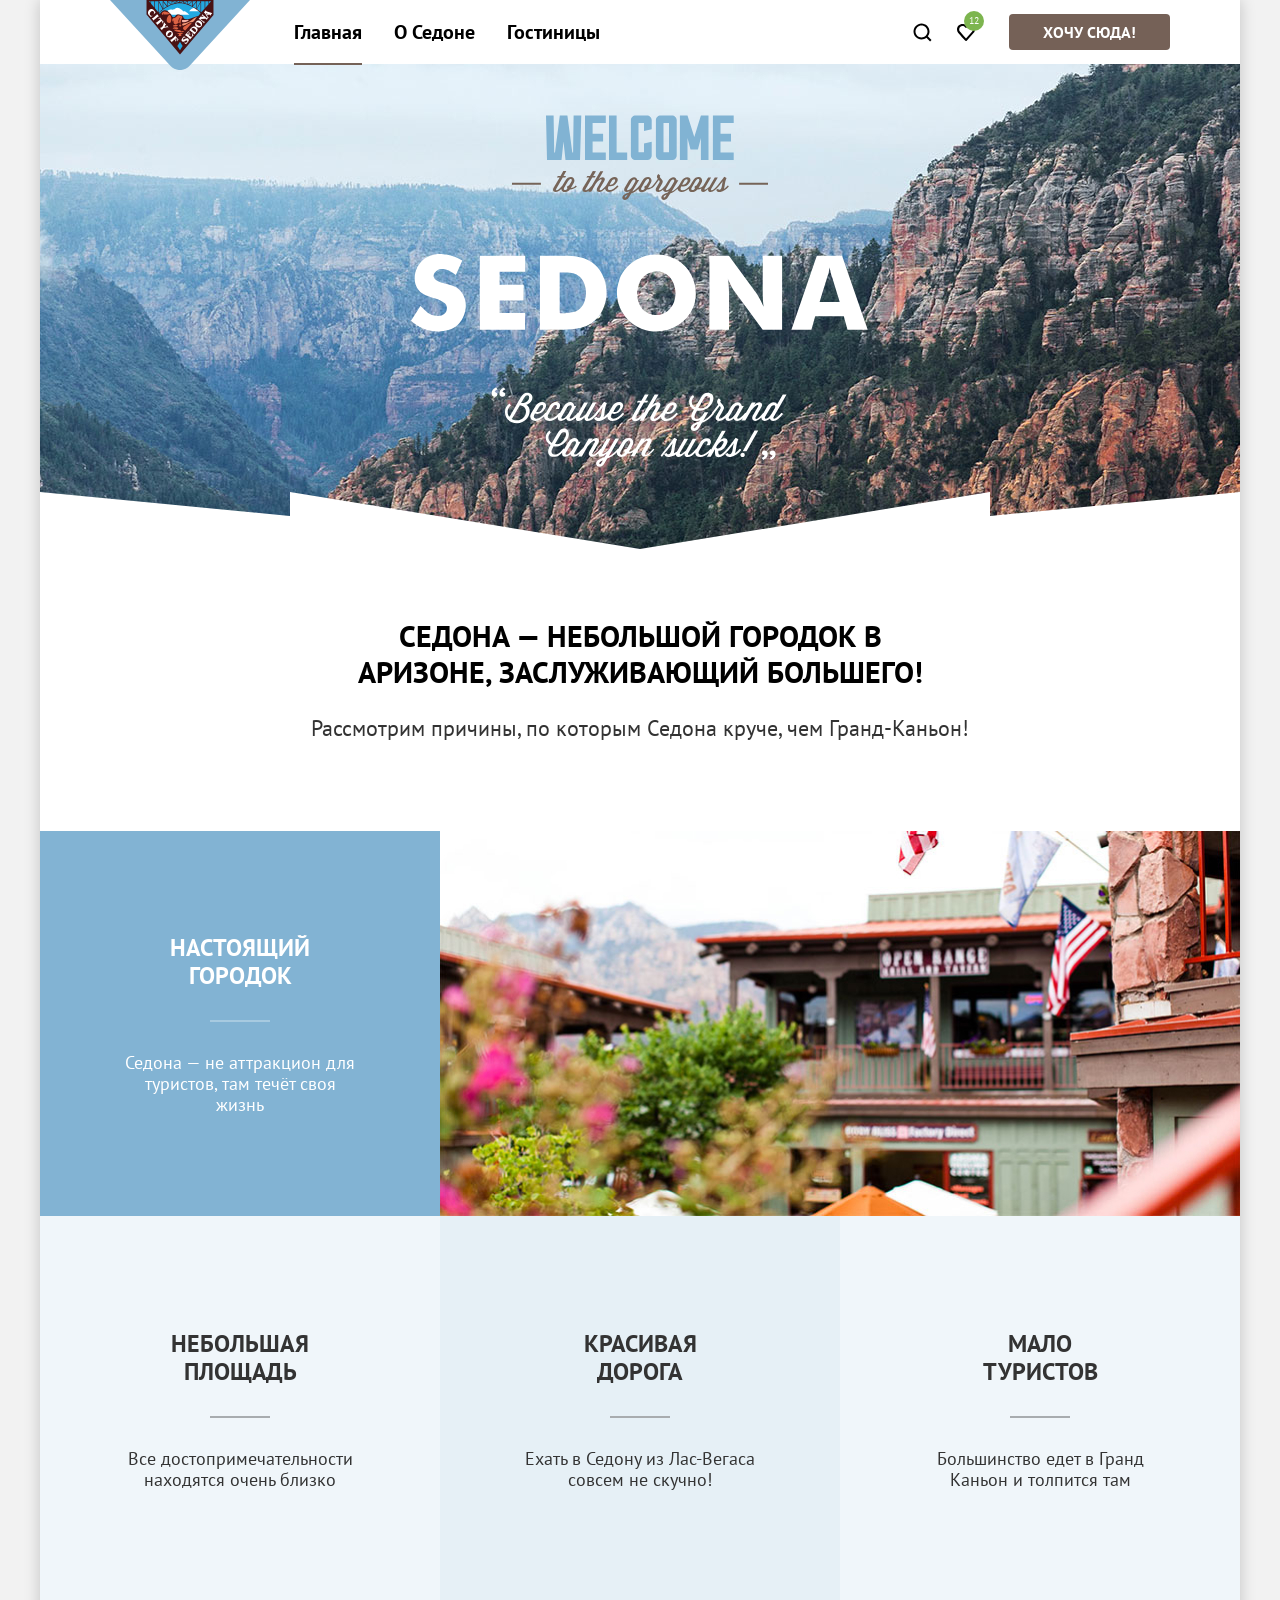
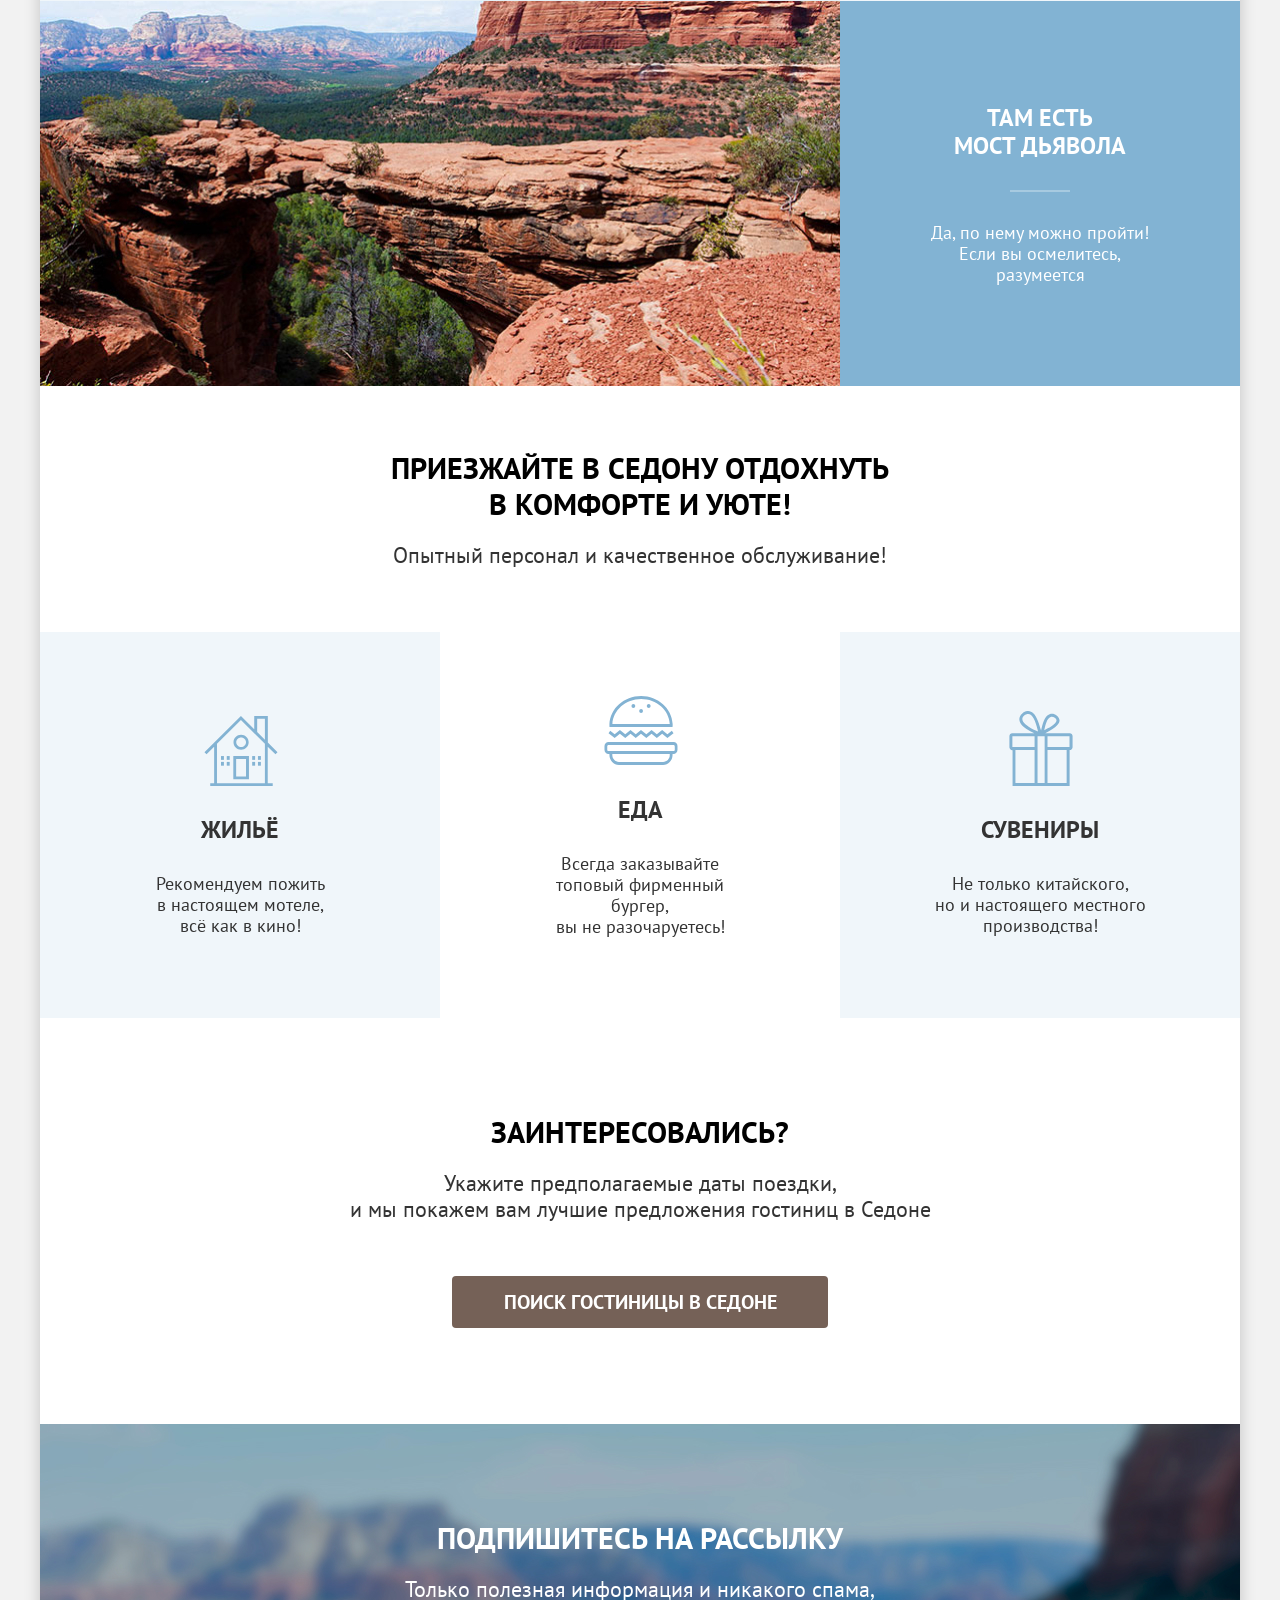
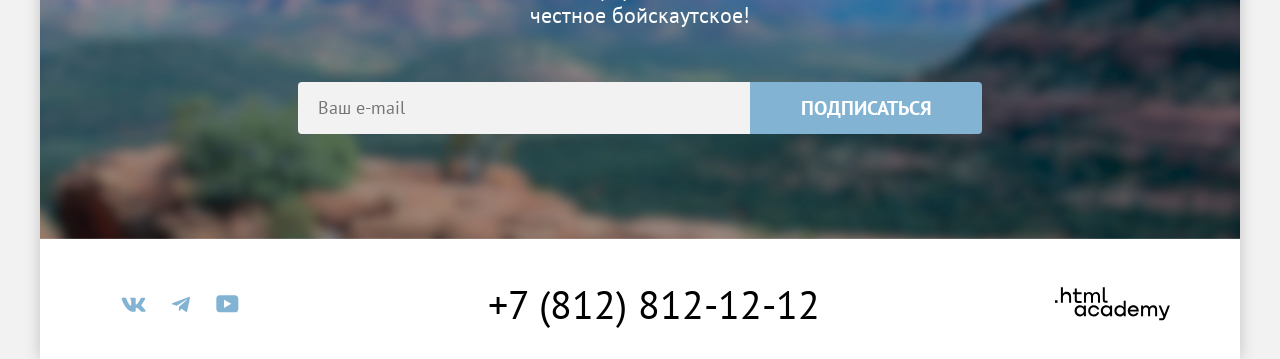
==== index.html @ 48f1e352 "Меняет img на svg на главной странице" ====
<!DOCTYPE html>
<html lang="ru">
  <head>
    <meta charset="utf-8">
    <title>HTML Academy: Седона</title>
    <link rel="stylesheet" href="styles/styles.css">
    <link rel="icon" href="favicon.ico">
  </head>
  <body>
    <div class="page-container">
      <header class="page-header" data-test="header">
      <a class="navigation-logo" href="index.html">
        <img class="page-header-logo" alt="Логотип Седоны." src="img/page-header-logo.svg" width="140" height="70">
      </a>
      <nav class="navigation">
        <ul class="navigation-list">
          <li class="navigation-item">
            <a class="navigation-link current" href="#">Главная</a>
          </li>
          <li class="navigation-item">
            <a class="navigation-link" href="#">О Седоне</a>
          </li>
          <li class="navigation-item">
            <a class="navigation-link" href="catalog.html">Гостиницы</a>
          </li>
        </ul>

        <ul class="navigation-user-list">
          <li class="navigation-user-item search">
            <a class="navigation-menu-item" href="#">
              <img class="page-header-logo" alt="кнопка поиска" src="img/search.svg" width="20" height="20">
              <span class="visually-hidden">
                Поиск
              </span>
            </a>
          </li>
          <li class="navigation-user-item">
            <a class="navigation-menu-item favorite" href="#">
              <img class="page-header-logo" alt="кнопка избранного" src="img/heart.svg" width="20" height="20">
              <span class="visually-hidden">
                Избранное
              </span>
              <span class="count">
                12
              </span>
            </a>
          </li>
        </ul>
        <div class="button-navigation">
        <a class="button want-this" href="#">Хочу сюда!</a>
        </div>
      </nav>
    </header>

    <main class="main-container main-index" data-test="main">
        <section class="hero" data-test="hero">
          <h1 class="visually-hidden">Седона</h1>
          <div class="bg-hero">
          <img class="logo-text" src="img/welcome.svg" alt="Welcome to the gorgeous Sedona! Because the Grand Canyon sucks!" width="458" height="352">
          </div>
        </section>

        <section class="advantages" data-test="advantages">
          <div class="first_description">
            <h2 class="caption-hero">Седона — небольшой городок в Аризоне, заслуживающий большего!</h2>
            <p class="lead-hero">Рассмотрим причины, по которым Седона круче, чем Гранд-Каньон!</p>
          </div>
          <h2 class="visually-hidden">Преимущества</h2>
          <ul class="advantages-list">
            <li class="advantages-item wide">
              <div class="adv-reason-container blue">
                <h3 class="advantages-title blue">Настоящий городок</h3>
                <p class="advantages-description">Седона — не аттракцион для туристов, там течёт своя жизнь</p>
              </div>
              <img class="sedona-house" src="img/sedona-house.jpg" alt="Вид из окна на дом Седоны" width="800" height="385">
            </li>

            <li class="advantages-item">
              <div class="adv-reason-container">
                <h3 class="advantages-title">Небольшая<br>площадь</h3>
                <p class="advantages-description">Все достопримечательности находятся очень близко</p>
              </div>
            </li>

            <li class="advantages-item">
              <div class="adv-reason-container">
                <h3 class="advantages-title">Красивая<br>дорога</h3>
                <p class="advantages-description">Ехать в Седону из Лас-Вегаса совсем не скучно!</p>
              </div>
            </li>
            <li class="advantages-item">
              <div class="adv-reason-container">
                <h3 class="advantages-title">Мало<br>туристов</h3>
                <p class="advantages-description">Большинство едет в Гранд Каньон и толпится там</p>
              </div>
            </li>

              <li class="advantages-item wide-reverse">
                <div class="adv-reason-container blue">
                  <h3 class="advantages-title blue">Там есть<br>мост дьявола</h3>
                  <p class="advantages-description">Да, по нему можно пройти! Если вы осмелитесь, разумеется</p>
                </div>
                <img class="devil-bridge" src="img/devil-bridge.jpg" alt="Вид на мост дьявола" width="800" height="385">
              </li>
          </ul>
          <div class="second_description">
            <h2 class="caption-advantages">Приезжайте в Седону отдохнуть в комфорте и уюте!</h2>
            <p class="lead-advantages">Опытный персонал и качественное обслуживание!</p>
          </div>
        </section>


      <section class="comfort" data-test="service">
        <ul class="advantages-sublist">
          <li class="advantages-sublist-item">
            <div class="comfort-item first">
              <img class="house-vector" src="img/house-vector.svg" width="75" height="72">
              <h3 class="comfort-title">Жильё</h3>
              <p class="advantages-description">Рекомендуем пожить<br>в настоящем мотеле,<br>всё как в кино!</p>
            </div>
          </li>

          <li class="advantages-sublist-item">
            <div class="comfort-item second">
              <img class="food-vector" src="img/food-vector.svg" width="75" height="72">
              <h3 class="comfort-title">Еда</h3>
              <p class="advantages-description">Всегда заказывайте<br>топовый фирменный бургер,<br>вы не разочаруетесь!</p>
            </div>
          </li>

          <li class="advantages-sublist-item">
            <div class="comfort-item third">
              <img class="gift-vector" src="img/gift-vector.svg" width="75" height="72">
              <h3 class="comfort-title">Сувениры</h3>
              <p class="advantages-description">Не только китайского,<br>но и настоящего местного<br>производства!</p>
            </div>
          </li>
        </ul>
      </section>

      <section class="search" data-test="search">
        <div class="search-hotels">
          <h2>Заинтересовались?</h2>
          <p>Укажите предполагаемые даты поездки,<br>и мы покажем вам лучшие предложения гостиниц в Седоне</p>
            <a class="button button-search" href="catalog.html">Поиск гостиницы в Седоне</a>
        </div>
      </section>

      <section class="subscribe" data-test="subscribe">
        <div class="sub-news">
          <h2>Подпишитесь на рассылку</h2>
          <p>Только полезная информация и никакого спама,<br>честное бойскаутское!</p>
        </div>
        <form class="newsletter-form" action="https://echo.htmlacademy.ru/" method="post">
            <label class="visually-hidden" for="newsletter-email">Email</label>
            <input class="subscribe-field" type="email" id="newsletter-email" name="newsletter-email" placeholder="Ваш e-mail" required>
            <button class="button subscribe-button" type="submit">Подписаться</button>
        </form>
      </section>
    </main>

    <footer class="page-footer" data-test="footer">
      <section class="footer-contacts">
        <div class="wrapper-social">
        <ul class="footer-social-list">
          <li class="footer-social-item">
            <a class="social-link" href="https://vk.com/htmlacademy">
                <svg width="25" height="15" viewBox="0 0 25 15" fill="none" xmlns="http://www.w3.org/2000/svg">
                  <path fill-rule="evenodd" clip-rule="evenodd" d="M24.1164 1.80445C24.2824 1.25845 24.1164 0.856445 23.3214 0.856445H20.6964C20.0284 0.856445 19.7204 1.20345 19.5534 1.58645C19.5534 1.58645 18.2184 4.78245 16.3274 6.85845C15.7154 7.46045 15.4374 7.65145 15.1034 7.65145C14.9364 7.65145 14.6854 7.46045 14.6854 6.91345V1.80445C14.6854 1.14845 14.5014 0.856445 13.9454 0.856445H9.81738C9.40038 0.856445 9.14938 1.16045 9.14938 1.44945C9.14938 2.07045 10.0954 2.21445 10.1924 3.96245V7.76045C10.1924 8.59345 10.0394 8.74444 9.70538 8.74444C8.81538 8.74444 6.65038 5.53345 5.36538 1.85945C5.11638 1.14445 4.86438 0.856445 4.19338 0.856445H1.56638C0.816382 0.856445 0.666382 1.20345 0.666382 1.58645C0.666382 2.26845 1.55638 5.65645 4.81138 10.1374C6.98138 13.1974 10.0364 14.8564 12.8194 14.8564C14.4884 14.8564 14.6944 14.4884 14.6944 13.8534V11.5404C14.6944 10.8034 14.8524 10.6564 15.3814 10.6564C15.7714 10.6564 16.4384 10.8484 17.9964 12.3234C19.7764 14.0724 20.0694 14.8564 21.0714 14.8564H23.6964C24.4464 14.8564 24.8224 14.4884 24.6064 13.7604C24.3684 13.0364 23.5184 11.9854 22.3914 10.7384C21.7794 10.0284 20.8614 9.26345 20.5824 8.88045C20.1934 8.38945 20.3044 8.17044 20.5824 7.73345C20.5824 7.73345 23.7824 3.30745 24.1154 1.80445H24.1164Z" fill="#83B3D3"></path>
                </svg>
            </a>
          </li>
          <li class="footer-social-item">
            <a class="social-link" href="https://t.me/htmlacademy">
              <svg width="18" height="16" viewBox="0 0 18 16" fill="none" xmlns="http://www.w3.org/2000/svg">
                <path d="M16.785 0.955705L0.840489 7.1042C-0.247661 7.54126 -0.241365 8.14828 0.640845 8.41897L4.73445 9.69597L14.2058 3.72014C14.6537 3.44766 15.0629 3.59424 14.7265 3.89281L7.05283 10.8183H7.05103L7.05283 10.8192L6.77045 15.0387C7.18413 15.0387 7.36669 14.8489 7.59871 14.625L9.58705 12.6915L13.7229 15.7464C14.4855 16.1664 15.0332 15.9506 15.2229 15.0405L17.9379 2.2453C18.2158 1.13107 17.5126 0.626562 16.785 0.955705Z" fill="#83B3D3"/>
              </svg>
            </a>
          </li>
          <li class="footer-social-item">
            <a class="social-link" href="https://www.youtube.com/user/htmlacademyru">
              <svg width="23" height="18" viewBox="0 0 23 18" fill="none" xmlns="http://www.w3.org/2000/svg">
                <path d="M18.9402 0.356445H3.50738C1.64668 0.356445 0.333252 1.9502 0.333252 3.75645V13.8502C0.333252 15.7627 1.64668 17.3564 3.50738 17.3564H19.1591C20.8009 17.3564 22.3333 15.7627 22.3333 13.9564V3.75645C22.1143 1.9502 20.8009 0.356445 18.9402 0.356445ZM7.99494 12.8939V4.81894L15.3283 8.85645L7.99494 12.8939Z" fill="#83B3D3"/>
              </svg>
            </a>
          </li>
        </ul>
        </div>
        <div class="wrapper-mobile">
        <h3 class="visually-hidden">Телефон</h3>
        <a class="contacts-phone" href="tel:+78128121212">+7 (812) 812-12-12</a>
        </div>
        <div class="wrapper-copyrights">
        <h3 class="visually-hidden">Разработчик</h3>
        <a class="button-academy" href="https://htmlacademy.ru/">
          <svg width="115" height="34" viewBox="0 0 115 34" fill="none" xmlns="http://www.w3.org/2000/svg">
            <path d="M0 13.2564V15.8564H2.5V13.2564H0Z" fill="black"/>
            <path d="M11.6 4.85645C10 4.85645 8.8 5.55645 8 6.55645H7.9V0.356445H5.9V15.8564H7.9V10.5564C7.9 8.45645 9.2 6.95645 11.2 6.95645C13 6.95645 14.1 8.35645 14.1 10.1564V15.8564H16.1V9.75644C16.2 6.75644 14.3 4.85645 11.6 4.85645Z" fill="black"/>
            <path d="M26.6 5.15645H21.8V1.45645H19.8V5.25645H17.9V7.25645H19.8V13.2564C19.8 14.9564 20.8 15.9564 22.5 15.9564H26.6V13.9564H22.9C22.2 13.9564 21.8 13.5564 21.8 12.8564V7.15645H26.6V5.15645Z" fill="black"/>
            <path d="M41.1 4.95645C39.5 4.95645 38.2 5.75644 37.6 7.05645H37.5C36.9 5.85645 35.7 4.95645 34.1 4.95645C32.7 4.95645 31.6 5.75645 31 6.75645H30.9V5.15645H29V15.7564H31V10.3564C31 8.35645 32 6.85645 33.6 6.85645C35.1 6.85645 36 7.85645 36 9.45645V15.7564H38V10.1564C38 7.75645 39.4 6.85645 40.6 6.85645C42.1 6.85645 43 7.85645 43 9.45645V15.7564H45V9.25644C45.1 6.75644 43.6 4.95645 41.1 4.95645Z" fill="black"/>
            <path d="M47.8 13.0564C47.8 14.7564 48.8 15.7564 50.6 15.7564H52.6V13.7564H50.9C50.2 13.7564 49.8 13.3564 49.8 12.6564V0.356445H47.8V13.0564Z" fill="black"/>
            <path d="M28.9 20.0564C28 18.9564 26.7 18.2564 25 18.2564C21.9 18.2564 19.6 20.5564 19.6 23.8564C19.6 27.1564 21.9 29.4564 25 29.4564C26.8 29.4564 28 28.6564 28.8 27.5564H28.9V29.1564H30.9V18.5564H28.9V20.0564ZM25.3 27.4564C23.1 27.4564 21.7 25.8564 21.7 23.8564C21.7 21.8564 23.1 20.2564 25.3 20.2564C27.5 20.2564 28.9 21.8564 28.9 23.8564C28.9 25.7564 27.5 27.4564 25.3 27.4564Z" fill="black"/>
            <path d="M44.2 22.3564C43.7 19.9564 41.6 18.2564 38.8 18.2564C35.4 18.2564 33.2 20.7564 33.2 23.8564C33.2 26.9564 35.4 29.4564 38.8 29.4564C41.6 29.4564 43.7 27.6564 44.2 25.2564H42.1C41.7 26.5564 40.4 27.5564 38.8 27.5564C36.6 27.5564 35.2 25.9564 35.2 23.9564C35.2 21.9564 36.6 20.3564 38.8 20.3564C40.4 20.3564 41.6 21.3564 42.1 22.5564H44.2V22.3564Z" fill="black"/>
            <path d="M55.1 20.0564C54.2 18.9564 52.9 18.2564 51.2 18.2564C48.1 18.2564 45.8 20.5564 45.8 23.8564C45.8 27.1564 48.1 29.4564 51.2 29.4564C53 29.4564 54.2 28.6564 55 27.5564H55.1V29.1564H57.1V18.5564H55.1V20.0564ZM51.5 27.4564C49.3 27.4564 47.9 25.8564 47.9 23.8564C47.9 21.8564 49.3 20.2564 51.5 20.2564C53.7 20.2564 55.1 21.8564 55.1 23.8564C55.1 25.7564 53.6 27.4564 51.5 27.4564Z" fill="black"/>
            <path d="M68.7 20.1564C67.8 19.0564 66.5 18.2564 64.8 18.2564C61.7 18.2564 59.4 20.5564 59.4 23.8564C59.4 27.1564 61.6 29.4564 64.8 29.4564C66.5 29.4564 67.8 28.6564 68.6 27.6564H68.7V29.1564H70.7V13.7564H68.7V20.1564ZM65.1 27.4564C62.9 27.4564 61.5 25.8564 61.5 23.8564C61.5 21.8564 62.9 20.2564 65.1 20.2564C67.3 20.2564 68.7 21.8564 68.7 23.8564C68.6 25.8564 67.2 27.4564 65.1 27.4564Z" fill="black"/>
            <path d="M78.3 18.2564C75 18.2564 72.8 20.7564 72.8 23.8564C72.8 26.8564 74.9 29.4564 78.3 29.4564C80.8 29.4564 82.8 28.1564 83.5 25.8564H81.4C80.9 26.8564 79.8 27.4564 78.4 27.4564C76.5 27.4564 75.1 26.1564 75 24.5564H83.8C84 20.9564 81.8 18.2564 78.3 18.2564ZM78.3 20.1564C80 20.1564 81.3 21.1564 81.6 22.7564H75.1C75.4 21.2564 76.6 20.1564 78.3 20.1564Z" fill="black"/>
            <path d="M98.2 18.2564C96.6 18.2564 95.3 19.0564 94.6 20.2564H94.5C93.9 19.0564 92.7 18.2564 91.1 18.2564C89.7 18.2564 88.6 18.9564 88 20.0564V18.5564H86.1V29.1564H88.1V23.7564C88.1 21.7564 89.1 20.3564 90.7 20.2564C92.2 20.2564 93.1 21.2564 93.1 22.8564V29.1564H95.1V23.5564C95.1 21.1564 96.5 20.2564 97.7 20.2564C99.2 20.2564 100.1 21.2564 100.1 22.8564V29.1564H102.1V22.6564C102.2 20.0564 100.7 18.2564 98.2 18.2564Z" fill="black"/>
            <path d="M109.4 27.3564L105.8 18.4564H103.6L108.4 30.0564C108.1 30.9564 107.7 31.2564 106.7 31.2564H104.2V33.2564H106.7C108.5 33.2564 109.5 32.4564 110.2 30.6564L114.9 18.4564H112.8L109.4 27.3564Z" fill="black"/>
            </svg>
        </a>
        </div>
      </section>
    </footer>
    </div>
  </body>
</html>
---- styles/styles.css ----
@font-face {
  font-family: "PT Sans";
  font-style: normal;
  font-weight: 400;
  src: url("../fonts/ptsans-400.woff2") format("woff2");
  font-display: swap;
}

@font-face {
  font-family: "PT Sans";
  font-style: normal;
  font-weight: 700;
  src: url("../fonts/ptsans-700.woff2") format("woff2");
  font-display: swap;
}

*,
*:before,
*:after {
  box-sizing: border-box;
}

html,
body {
  height: 100%;
}

body {
  display: flex;
  flex-direction: column;
  font-family: "PT Sans", Arial, sans-serif;
  min-height: 100%;
  font-size: 18px;
  line-height: 21px;
  background-color: #f2f2f2;
  color: #333333;
  min-width: 1200px;
  margin: 0;
  overflow-wrap: anywhere;
}

.button {
  font-family: inherit;
  font-weight: 700;
  font-size: 16px;
  line-height: 20px;
  text-align: center;
  color: #ffffff;
  text-decoration: none;
  text-transform: uppercase;
  background-color: rgba(130, 179, 211, 1);
  border: 0;
  border-radius: 4px;
  padding:8px 26px;
}

.visually-hidden {
  position: absolute;
  width: 1px;
  height: 1px;
  margin: -1px;
  border: 0;
  padding: 0;
  overflow: hidden;
  clip: rect(0 0 0 0);
}

img {
  max-width: 100%;
  height: auto;
}

/* Начало навигации */
.page-container {
  width: 1200px;
  margin: 0 auto;
  display: flex;
  flex-direction: column;
  background-color: #ffffff;
  box-shadow: 0 0 15px rgba(0, 0, 0, 0.2);
}

.page-header {
  display: flex;
  padding: 0 70px;
  font-weight: 700;
  font-size: 20px;
  line-height: 24px;
}

.navigation-logo {
  position:absolute;
  margin-right: 30px;
  min-width: 138px;
}

.navigation {
  display: grid;
  grid-template-columns: 1fr 1fr 182px;
  margin-left: 168px;
  width: 950px;
}

.navigation-list {
  display: flex;
  flex-wrap: wrap;
  list-style: none;
  margin: 0;
  padding: 0;
  min-width: 345px;
}

.navigation-item {
  padding: 20px 16px;
  position: relative;
}

.navigation-link {
  color: #000000;
  text-decoration: none;
  text-align: center;
  margin: 0;
}

.navigation-link.current::before {
  content: "";
  background-color: #756257;
  position: absolute;
  left: 16px;
  right: 16px;
  bottom: -1px;
  height: 2px;
}

.navigation-user-list {
  display: flex;
  flex-wrap: wrap;
  align-items: center;
  justify-content: end;
  list-style: none;
  margin: 0;
  padding: 0;
}

.navigation-user-item {
  height: 64px;
  position: relative;
  display: flex;
  align-items: center;
  padding: 22px 12px;
}

.navigation-menu-item {
  display: flex;
  justify-content: center;
  align-items: center;

}

.want-this {
  font-size: 16px;
  line-height: 20px;
  text-transform: uppercase;
  color: #ffffff;
  background-color: #756157;
  padding: 8px 34px;
  display: flex;
  min-width: 160px;
  margin: 2px -21px 2px 0;
}

.count {
  font-size: 10px;
  line-height: 10px;
  color: #ffffff;
  background-color: #7db54f;
  position: absolute;
  left: 20px;
  top: 11px;
  box-sizing: border-box;
  padding: 5px;
  border-radius: 500px;
  max-width: 45px;
  min-height: 20px;
  justify-content: center;
  font-weight: 400;
  white-space: nowrap;
  overflow: hidden;
  text-overflow: ellipsis;

}

.button-navigation {
  display: flex;
  align-items: center;
  flex-direction: column;
  justify-content: center;
}
/* Конец навигации */

/* Main */

.main-index {
  background-color: inherit;
  color: #333333;
  width: 1200px;
  margin: auto;
}

.main-container {
  flex-grow: 1;
}

/*Hero*/

.bg-hero {
  display: flex;
  justify-content: center;
  background-image: url(../img/hero-vector.svg), url(../img/hero-background.jpg);
  background-repeat: no-repeat, no-repeat;
  background-position: bottom;
  background-color: #82B3D3;
  min-height: 485px;
  background-size: contain, cover;
}

.logo-text {
  margin-bottom: 31px;
}
.caption-hero {
  font-weight: 700;
  color: #000000;
  font-size: 30px;
  line-height: 36px;
  text-align: center;
  text-transform: uppercase;
  max-width: 620px;
  margin: 0 auto;
  margin-bottom: 25px;
}

.lead-hero {
  font-size: 22px;
  line-height: 26px;
  text-align: center;
  margin: 0 auto;
  max-width: 660px;
}

.first_description {
  padding: 69px 0;
  margin-bottom: 21px;
}

/*Advantages*/

.advantages-list {
  display: flex;
  margin: 0;
  text-align: center;
  padding: 0;
  flex-wrap: wrap;
  list-style: none;
}

.adv-reason-container {
  width: 400px;
  min-height: 385px;
  padding: 90px 85px;
}

.adv-reason-container.blue {
  padding: 79px 85px;
  background-color: #82b3d3;
}

.advantages-item.wide {
  display: flex;
  flex-direction: row;
  width: 100%;
  background-color: rgba(130, 179, 211, 1);
  color: #ffffff;
}

.advantages-item.wide-reverse {
  display: flex;
  flex-direction: row-reverse;
  width: 1200px;
  background-color: rgba(130, 179, 211, 1);
  color: #ffffff;
}

.advantages-sublist {
  display: flex;
  flex-wrap: wrap;
  justify-content: space-between;
  text-align: center;
  padding: 0;
  margin: 0 auto;
}

.advantages-title {
  font-size: 24px;
  line-height: 28px;
  text-transform: uppercase;
}

.advantages-title::after {
  content: "";
  background-color: #A8ACAF;
  margin: 30px auto;
  display: block;
  width: 60px;
  height: 2px;
}

.advantages-title.blue::after {
  background-color: #A7CAE0
}

.advantages-item:nth-child(2n+1) {
  background-color: rgba(131, 179, 211, 0.2);
}

.advantages-item:nth-child(2n) {
  background-color: rgba(131, 179, 211, 0.12);
}

.second_description {
  padding: 64px 0;
}

.caption-advantages {
  font-weight: 700;
  font-size: 30px;
  line-height: 36px;
  text-transform: uppercase;
  text-align: center;
  color: #000000;
  margin: 0 auto;
  margin-bottom: 20px;
  width: 500px;
}

.lead-advantages {
  font-size: 22px;
  line-height: 26px;
  text-align: center;
  margin: 0 auto;
  max-width: 500px;
}

/*Comfort*/

.comfort-item {
  width: 400px;
  min-height: 385px;
  padding: 63px 85px;
  display: flex;
  flex-direction: column;
  align-items: center;
  justify-content: end;
}

.advantages-sublist-item {
  list-style: none;
}

.advantages-sublist-item:nth-child(2n+1) {
  background-color: rgba(131, 179, 211, 0.12);
}

.advantages-sublist-item:nth-child(2n) {
  background-color: #ffffff;
}

.comfort-title {
  font-size: 24px;
  line-height: 28px;
  text-transform: uppercase;
  margin: 30px 0 11px;
}

.search-hotels {
  min-height: 406px;
  display: flex;
  flex-direction: column;
  align-items: center;
  justify-content: center;
}

.search-hotels h2 {
  font-weight: 700;
  font-size: 30px;
  line-height: 36px;
  text-align: center;
  text-transform: uppercase;
  color: #000000;
  margin: 0;
  margin-bottom: 20px;
}

.search-hotels p {
  font-size: 22px;
  line-height: 26px;
  text-align: center;
  width: 592px;
  margin: 0;
  margin-bottom: 54px;
}

.button-search {
  font-family: inherit;
  background-color: #756157;
  font-size: 20px;
  line-height: 36px;
  text-align: center;
  color: #ffffff;
  text-decoration: none;
  text-transform: uppercase;
  display: block;
  width: 376px;
  margin: 0 auto;
  padding: 8px 50px;
}

/*Subscribe*/

.sub-news h2 {
  font-weight: 700;
  font-size: 30px;
  line-height: 36px;
  text-transform: uppercase;
  text-align: center;
  margin: 0;
  margin-bottom: 20px;
}

.sub-news p {
  font-size: 22px;
  line-height: 26px;
  text-align: center;
  margin: 0;
  margin-bottom: 54px;
}

.subscribe {
  background-image: url(../img/subscribe-img.jpg);
  background-repeat: no-repeat;
  background-position: center;
  background-color: #82b3d3;
  background-size: cover;
  min-height: 415px;
  padding-bottom: 10px;
  display: flex;
  flex-direction: column;
  justify-content: center;
  align-items: center;
  text-align: center;
  color: #ffffff;
}

.subscribe-field {
  width: 452px;
  height: 52px;
  background-color: #f2f2f2;
  border-radius: 4px 0 0 4px;
  border: none;
  padding: 12px 20px;
  line-height: 24px;
  font-size: 18px;
  font-family: inherit;
}

.subscribe-button {
  width: 232px;
  border-radius: 0 4px 4px 0;
  padding: 8px 10px;
  line-height: 36px;
  font-size: 20px;
}

.newsletter-form {
  display: flex;
}

/*Footer*/

.page-footer {
  display: flex;
  flex-wrap: wrap;
  align-items: center;
  min-height: 120px;
  padding: 40px 70px 30px;
}

.footer-contacts {
  display: grid;
  align-items: center;
  grid-template-columns: 200px 488px 200px;
  column-gap: 100px;
}

.footer-social-list {
  display: flex;
  flex-wrap: wrap;
  width: 142px;
  padding: 0;
  margin: 0;
  list-style: none;
}

.social-link {
  display: flex;
}

.social-link {
  display: flex;
  justify-content: center;
  align-items: center;
  padding: 10px;
  height: 40px;
  width: 47px;
}

.wrapper-mobile {
  text-align: center;
}

.contacts-phone {
  font-size: 40px;
  line-height: 40px;
  text-transform: uppercase;
  color: #000000;
  text-decoration: none;
}

.wrapper-copyrights {
  padding-left: 57px;
  padding-top: 3px;
}

/* Сatalog.html */
/* Filter */

.padding-catalog {
  width: 1280px;
  padding: 0 40px;
  margin: 0 auto;
  background-color: #82B3D3;
}

.main-inner {
  background-color: #ffffff;
  color: #333333;
  width: 1200px;
  margin: auto;
}

/* Header Catalog*/

.inner-header {
  background-image: url(../img/catalog-filter.jpg);
  background-repeat: no-repeat;
  background-size: cover;
  background-color: #82B3D3;
  min-height: 412px;
  padding: 35px 70px 0;
  margin-bottom: 50px;
  color: #ffffff;
  display: flex;
  flex-direction: column;
}

.inner-title {
  font-size: 60px;
  line-height: 78px;
  margin: 0;
  margin-bottom: 8px;
  display: flex;
  justify-content: flex-start;
}

/* Breadcrumbs */

.breadcrumbs {
  display: flex;
  flex-wrap: wrap;
  list-style: none;
  padding: 0;
  margin: 0;
  align-items: center;
  margin-bottom: 40px;
}

.breadcrumbs-link {
  font-size: 16px;
  line-height: 21px;
  display: block;
}

.breadcrumbs-item {
  display: flex;
}

.button-home-filter {
  background-image: url(../img/catalog-button-home.svg);
  width: 13px;
  height: 13px;
  background-repeat: no-repeat;
  background-size: 13px 13px;
  background-position: center;
  display: flex;
  justify-content: center;
  align-items: center;
}


.breadcrumbs-item:not(:last-child)::after {
  content: "";
  background-image: url(../img/arrow-filter.svg);
  background-repeat: no-repeat;
  background-position: center;
  background-size: 8px 18px;
  width: 28px;
}

/* Catalog filter */

.catalog-filter {
  display: flex;
  flex-wrap: wrap;
}

.catalog-filter-group {
  border: none;
  padding: 0;
  margin: 0;
  width: 151px;
  margin-right: 70px;
}

.catalog-filter-group.infrastructure {
  margin-right: 69px;
}

.catalog-filter-group.type {
  margin-right: 140px;
  text-transform: capitalize;
}

.catalog-filter-item {
  font-size: 18px;
  line-height: 23px;
  margin-bottom: 16px;
  margin-right: 2px;
}

.catalog-filter-title {
  font-weight: 700;
  font-size: 20px;
  line-height: 24px;
  padding: 0;
}

.catalog-filter-title h3 {
  margin: 0;
  margin-bottom: 32px;
  font-size: 20px;
  line-height: 24px;
}

.catalog-filter-group {
  display: flex;
  margin: 0;
  padding: 0;
}

.catalog-filter-list.first {
  display: flex;
  flex-direction: column;
  align-items: baseline;
  margin: 0;
  padding: 0;
  list-style: none;
}

.catalog-filter-list.second {
  display: flex;
  flex-direction: column;
  align-items: baseline;
  margin: 0;
  padding: 0;
  list-style: none;
}

.catalog-filter-list {
  display: flex;
  list-style: none;
  margin: 0;
  padding: 0;
}

.price {
  display: flex;
  align-items: center;
  width: 143px;
  height: 48px;
  line-height: 24px;
  color: #AAAAAA;
  background-color: #f2f2f2;
  border-radius:  4px 0 0 4px;
}

.price.reverse {
  border-radius: 0 4px 4px 0;
}

.price-zone {
  width: 106px;
  height: 48px;
  background-color: #f2f2f2;
  border: none;
  font-size: 18px;
  line-height: 24px;
  font-family: inherit;
  font-weight: 700;
  padding: 10px 20px;
}

.price-zone.min {
  border-radius: 4px 0 0 4px;
}

.price-zone.max {
  border-radius: 0 4px 4px 0;
}

.buttons-filter {
  display: flex;
  flex-direction: column;
  width: 190px;
  gap: 32px;
  min-height: 117px;
  justify-content: end;
  margin-bottom: 13px;
  margin-left: 68px;
}

.button-res {
  background: none;
}

.slider-wrapper {
  background-color: #5E676C;
  width: 287px;
  height: 4px;
  position: absolute;
  top: 394px;
}

.slider-item {
  display: flex;
  position: absolute;
  height: 4px;
  background-color: #ffffff;
  width: 210px;
}

.slider-min {
  width: 20px;
  height: 20px;
  border-radius: 5px;
  background-color: #ffffff;
  border: none;
  position: relative;
  bottom: 8px;
}

.slider-max {
  width: 20px;
  height: 20px;
  border-radius: 5px;
  background-color: #ffffff;
  border: none;
  position: relative;
  bottom: 8px;
  left: 187px;
}

.control {
  position: relative;
  display: block;
  padding-left: 37px;
}

.filter-mark {
  position: absolute;
  top: 2px;
  left: 1px;
  width: 20px;
  height: 20px;
  background-color: #ffffff;
  border-radius: 4px;
}

.filter-input[type="checkbox"]:checked + .filter-mark::after {
  content: "";
  background-image: url(../img/filter-check.svg);
  background-size: contain;
  background-position: center;
  position: absolute;
  top: 5px;
  left: 4px;
  width: 12px;
  height: 10px;
}

.filter-input[type="radio"] + .filter-mark {
border-radius: 50%;
}

.filter-input[type="radio"]:checked + .filter-mark::before {
  content: "";
  position: absolute;
  top: 5px;
  left: 5px;
  width: 10px;
  height: 10px;
  background-color: #3f5e72;
  border-radius: 50%;
}

/* Searching results filter */

.display-list {
  display: flex;
  list-style: none;
  margin: 0;
  padding: 0;
  flex-wrap: wrap;
  gap: 8px;
  max-width: 160px;
  min-height: 48px;
  margin-left: 70px;
}

.button-sorting {
  display: block;
  width: 48px;
  height: 48px;
  border: 2px solid #e5e5e5;
  border-radius: 4px;
  background-repeat: no-repeat;
  background-position: center;
  background-size: 16px 14px;
  background-color: #ffffff
}

.sorting-table {
  background-image: url(../img/filter-table.svg);
  background-repeat: no-repeat;
}

.active {
  border: 2px solid #000000;
}

.sorting-description {
  background-image: url(../img/filter-description.svg);
}

.sorting-list {
background-image: url(../img/filter-list.svg);
}

.searching-results {
  width: 1060px;
  margin: 0 auto;
  margin-bottom: 80px;
  position: relative;
}

.hotels-searching-results {
  display: flex;
  flex-wrap: wrap;
  margin-bottom: 40px;
  justify-content: space-between;
  align-items: center;
}

.searching-results::after {
  content: "";
  background-color: #e6e6e6;
  height: 1px;
  position: absolute;
  left: 0;
  right: 0;
  bottom: -40px;
}

.searching-results h2 {
  font-weight: 700;
  font-size: 30px;
  line-height: 36px;
  text-transform: uppercase;
  margin: 0;
  max-width: 340px;
}

.select-control {
  font-family: inherit;
  width: 292px;
  min-height: 49px;
  font-size: 18px;
  color: #333333;
  padding: 10px 18px;
  border-color: #e5e5e5;
  border-width: 2px;
  border-radius: 4px;
  margin-left: auto;
  background-image: url(../img/filter-line.svg);
  background-repeat: no-repeat;
  background-position: right 18px center;
  appearance: none;
}

/* Card filter */

.product-list {
  display: grid;
  grid-template-columns: repeat(3,340px);
  gap: 20px;
  padding: 0;
  margin: 0;
  list-style: none;
}

.product-card {
  display: grid;
  grid-template-rows: 1fr;
  grid-template-columns: 140px 140px;
  padding: 20px;
  border-radius: 4px;
  border: 1px solid #e6e6e6;
  gap: 16px 20px;
}

.product-card-link {
  text-decoration: none;
  font-size: 24px;
  line-height: 28px;
  color: #000000;
  display: block;
  grid-column: 1 / -1;
}

.product-card-title {
  font-size: 24px;
  line-height: 28px;
  margin: 0;
}

.product-card-image {
  width: 100%;
  height: auto;
  margin-bottom: 15px;
  display: block;
}

.hotel-price {
  justify-self: end;
}

.product-card-favorites {
  padding: 8px 18px;
}

.product-card-more {
  background-color: #756157;
}

.product-card-favorites.current {
  background-color: #7db54f;
}

.rating-catalog-4-star {
  background-image: url(../img/rating-catalog-4-stars.svg);
  background-repeat: space no-repeat;
  background-position: center;
  margin: 0;
}

.rating-catalog-3-star {
  background-image: url(../img/rating-catalog-3-stars.svg);
  background-repeat: space no-repeat;
  background-position: center;
  margin: 0;
}

.rating-catalog-2-star {
  background-image: url(../img/rating-catalog-2-stars.svg);
  background-repeat: space no-repeat;
  background-position: center;
  margin: 0;
}

.rating-current {
  width: 140px;
  min-height: 37px;
  margin: 0;
  padding: 0;
  padding-top: 9px;
  padding-bottom: 8px;
  font-size: 16px;
  line-height: 20px;
  text-align: center;
  text-transform: uppercase;
  background-color: #f2f2f2;
  border-radius: 4px;
  color: #333333;
}

/* Pagination */

.catalog-pagination {
  width: 1060px;
  margin: 0 auto;
  margin-bottom: 60px;
}

.pagination {
  display: flex;
  flex-wrap: wrap;
  list-style:none;
  padding: 0;
  margin: 0;
  gap: 8px;
}

.pagination-item{
  text-align: center;
  min-width: 60px;
}

.pagination-link {
  font-weight: 700;
  font-size: 20px;
  line-height: 36px;
  color: #ffffff;
  text-decoration: none;
  background-color: #82b3d3;
  min-width: 60px;
  border-radius: 4px;
  display: block;
  padding: 12px 10px;
  text-align: center;

}

.pagination-current {
  background-color: #f2f2f2;
  color: #000000;
}

.pagination-link.next {
  background-color: transparent;
  color: #000000;
}

.catalog {
  background: none;
  color: #000000;
}
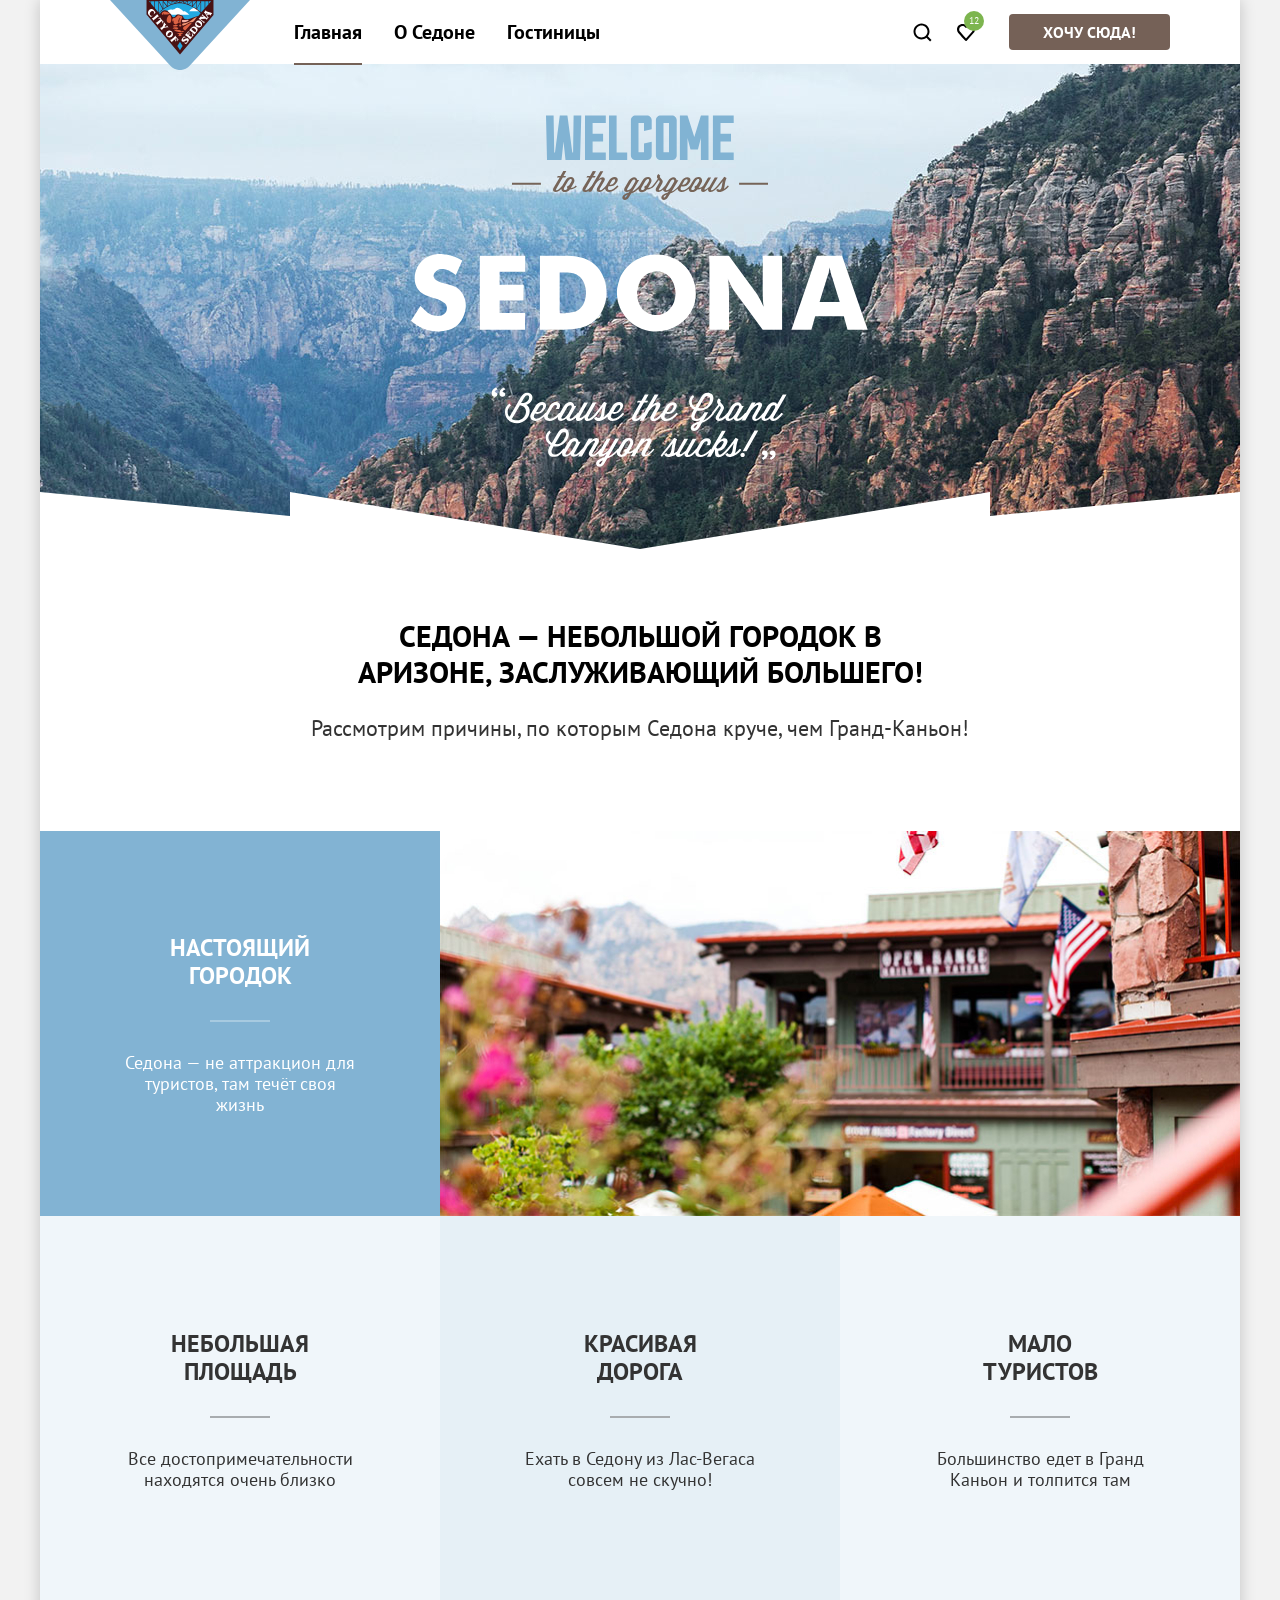
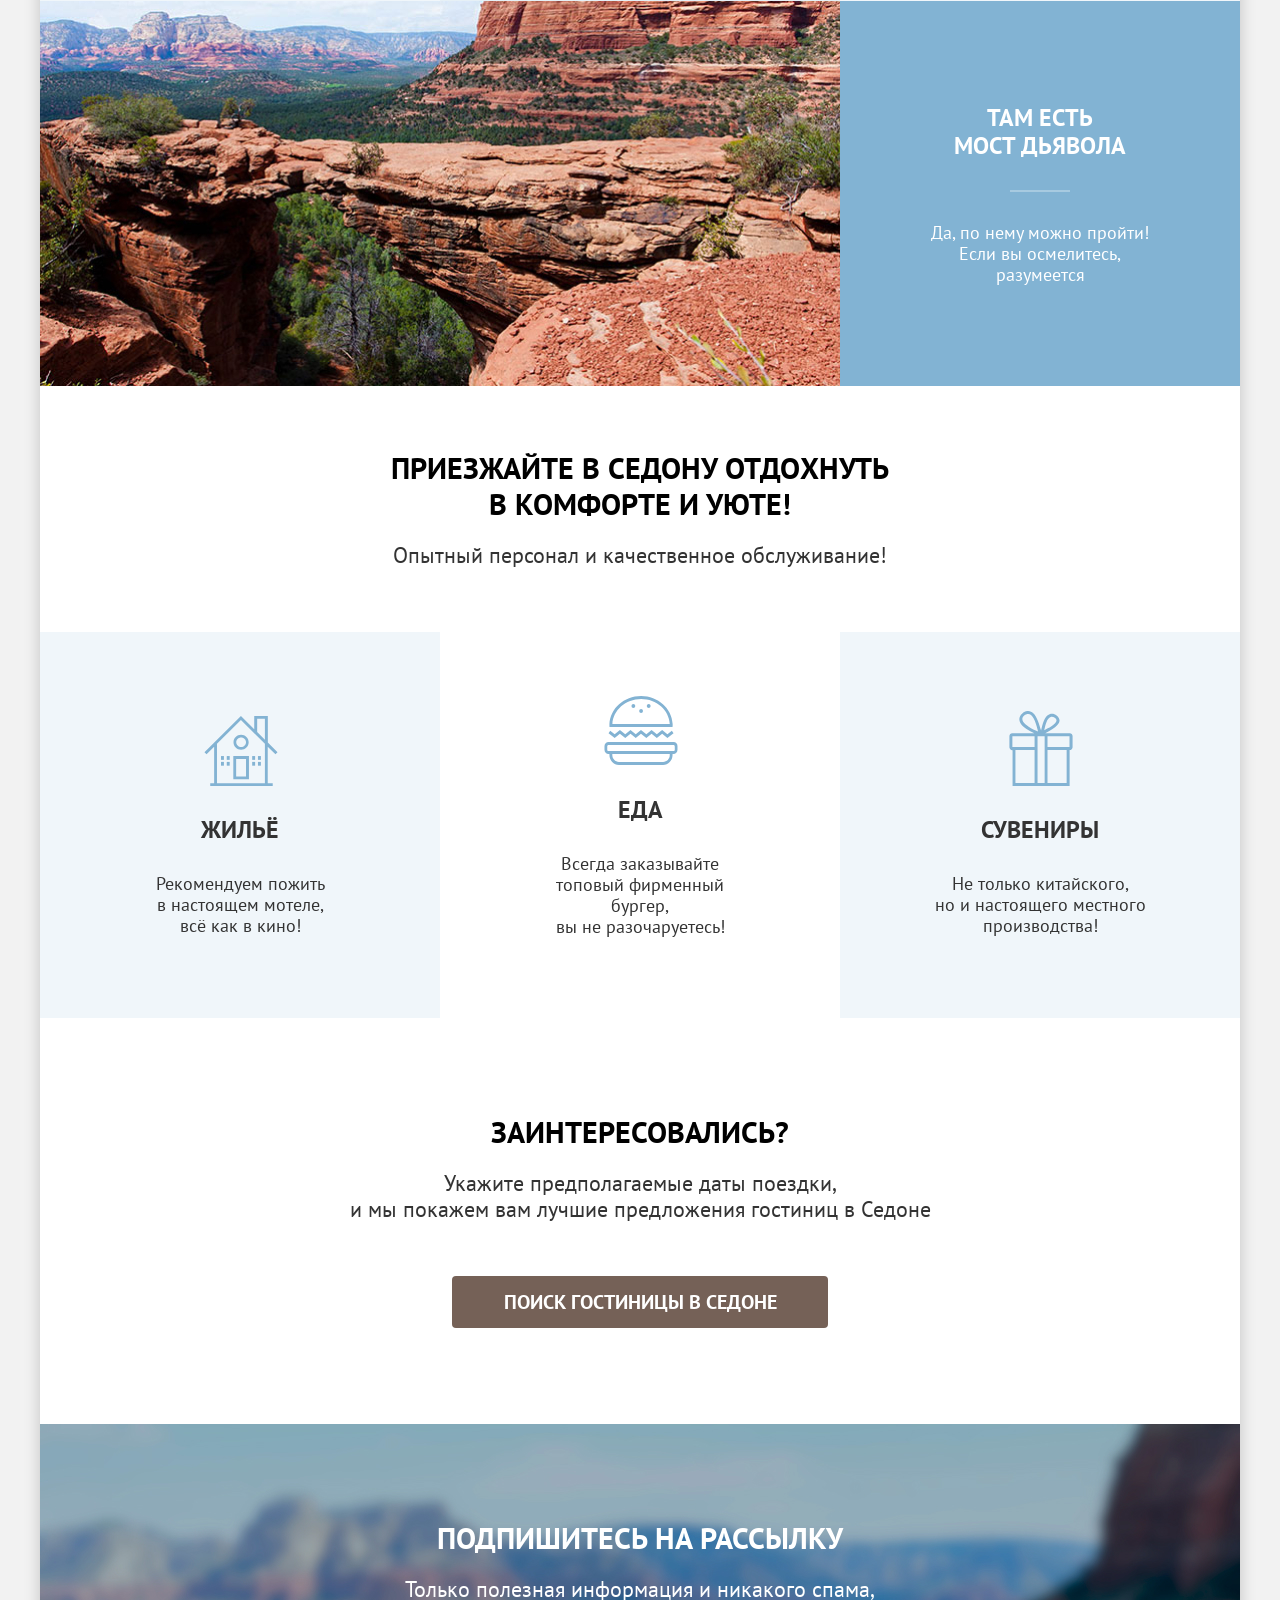
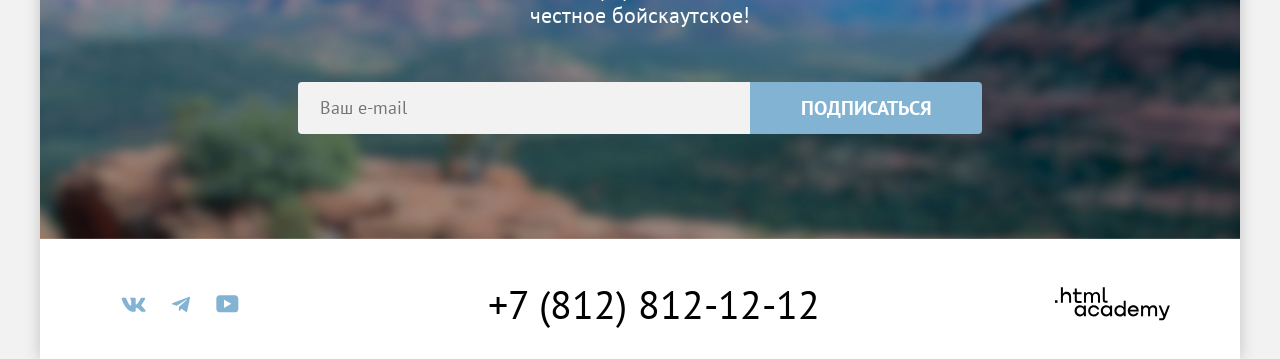
==== commit 27a93923: "Добавляет alt к главной странице" ====
--- a/index.html
+++ b/index.html
@@ -72,7 +72,7 @@
                 <h3 class="advantages-title blue">Настоящий городок</h3>
                 <p class="advantages-description">Седона — не аттракцион для туристов, там течёт своя жизнь</p>
               </div>
-              <img class="sedona-house" src="img/sedona-house.jpg" alt="Вид из окна на дом Седоны" width="800" height="385">
+              <img class="advantages-img" src="img/sedona-house.jpg" alt="Вид из окна на дом Седоны" width="800" height="385">
             </li>
 
             <li class="advantages-item">
@@ -100,7 +100,7 @@
                   <h3 class="advantages-title blue">Там есть<br>мост дьявола</h3>
                   <p class="advantages-description">Да, по нему можно пройти! Если вы осмелитесь, разумеется</p>
                 </div>
-                <img class="devil-bridge" src="img/devil-bridge.jpg" alt="Вид на мост дьявола" width="800" height="385">
+                <img class="advantages-img" src="img/devil-bridge.jpg" alt="Вид на мост дьявола" width="800" height="385">
               </li>
           </ul>
           <div class="second_description">
@@ -114,7 +114,7 @@
         <ul class="advantages-sublist">
           <li class="advantages-sublist-item">
             <div class="comfort-item first">
-              <img class="house-vector" src="img/house-vector.svg" width="75" height="72">
+              <img class="house-vector" src="img/house-vector.svg" width="75" height="72" alt="">
               <h3 class="comfort-title">Жильё</h3>
               <p class="advantages-description">Рекомендуем пожить<br>в настоящем мотеле,<br>всё как в кино!</p>
             </div>
@@ -122,7 +122,7 @@
 
           <li class="advantages-sublist-item">
             <div class="comfort-item second">
-              <img class="food-vector" src="img/food-vector.svg" width="75" height="72">
+              <img class="food-vector" src="img/food-vector.svg" width="75" height="72" alt="">
               <h3 class="comfort-title">Еда</h3>
               <p class="advantages-description">Всегда заказывайте<br>топовый фирменный бургер,<br>вы не разочаруетесь!</p>
             </div>
@@ -130,7 +130,7 @@
 
           <li class="advantages-sublist-item">
             <div class="comfort-item third">
-              <img class="gift-vector" src="img/gift-vector.svg" width="75" height="72">
+              <img class="gift-vector" src="img/gift-vector.svg" width="75" height="72" alt="">
               <h3 class="comfort-title">Сувениры</h3>
               <p class="advantages-description">Не только китайского,<br>но и настоящего местного<br>производства!</p>
             </div>
--- a/styles/styles.css
+++ b/styles/styles.css
@@ -52,6 +52,21 @@
   border: 0;
   border-radius: 4px;
   padding:8px 26px;
+  cursor: pointer;
+}
+
+.button:hover,
+.button:focus {
+  background: #68A2CA;
+}
+
+.button:active {
+  color: #95BEDA;
+}
+
+.button:disabled {
+  color: #FFFFFF;
+  background: #E5E5E5;
 }
 
 .visually-hidden {
@@ -94,6 +109,15 @@
   min-width: 138px;
 }
 
+.navigation-logo:hover,
+.navigation-logo:focus {
+  opacity: 60%;
+}
+
+.navigation-logo:active {
+  opacity: 30%;
+}
+
 .navigation {
   display: grid;
   grid-template-columns: 1fr 1fr 182px;
@@ -120,6 +144,15 @@
   text-decoration: none;
   text-align: center;
   margin: 0;
+}
+
+.navigation-link:hover,
+.navigation-link:focus {
+  color: #756157;
+}
+
+.navigation-link:active {
+  color: #D6D0CD;
 }
 
 .navigation-link.current::before {
@@ -154,7 +187,15 @@
   display: flex;
   justify-content: center;
   align-items: center;
-
+}
+
+.navigation-menu-item:hover,
+.navigation-menu-item:focus {
+  opacity: 60%;
+}
+
+.navigation-menu-item:active {
+  opacity: 30%;
 }
 
 .want-this {
@@ -167,6 +208,21 @@
   display: flex;
   min-width: 160px;
   margin: 2px -21px 2px 0;
+}
+
+.want-this:hover,
+.want-this:focus {
+  background: #615048;
+}
+
+.want-this:active {
+  color: #9E9089;
+  background: #756157
+}
+
+.want-this:disabled {
+  color: #FFFFFF;
+  background: #E5E5E5;
 }
 
 .count {
@@ -350,6 +406,11 @@
   max-width: 500px;
 }
 
+.advantages-img {
+  display: block;
+  object-fit: cover;
+}
+
 /*Comfort*/
 
 .comfort-item {
@@ -422,6 +483,21 @@
   width: 376px;
   margin: 0 auto;
   padding: 8px 50px;
+}
+
+.button-search:hover,
+.button-search:focus {
+  background: #615048;
+}
+
+.button-search:active {
+  color: #9E9089;
+  background: #756157
+}
+
+.button-search:disabled {
+  color: #FFFFFF;
+  background: #E5E5E5;
 }
 
 /*Subscribe*/
@@ -465,11 +541,25 @@
   height: 52px;
   background-color: #f2f2f2;
   border-radius: 4px 0 0 4px;
-  border: none;
   padding: 12px 20px;
   line-height: 24px;
   font-size: 18px;
   font-family: inherit;
+  border: 2px solid transparent;
+}
+
+.subscribe-field:hover {
+background-color: #E5E5E5;
+}
+
+.subscribe-field:focus {
+  outline: none;
+  border-color: #83B3D3;
+  background-color: #E5E5E5;
+}
+
+.subscription-field:invalid {
+  border: 2px solid #FF5757;
 }
 
 .subscribe-button {
@@ -523,6 +613,15 @@
   width: 47px;
 }
 
+.social-link:hover path,
+.social-link:focus path {
+  fill: #68A2CA;
+}
+
+.social-link:active path {
+  fill: #D2E4F0;
+}
+
 .wrapper-mobile {
   text-align: center;
 }
@@ -535,20 +634,34 @@
   text-decoration: none;
 }
 
+.contacts-phone:hover,
+.contacts-phone:focus {
+  color: #756157;
+}
+
+.contacts-phone:active {
+  color: #D6D0CD;
+}
+
 .wrapper-copyrights {
   padding-left: 57px;
   padding-top: 3px;
 }
+.button-academy {
+  display: block;
+}
+
+.button-academy:hover path,
+.button-academy:focus path {
+  fill: #756157;
+}
+
+.button-academy:active path{
+  fill: #D6D0CD;
+}
 
 /* Сatalog.html */
 /* Filter */
-
-.padding-catalog {
-  width: 1280px;
-  padding: 0 40px;
-  margin: 0 auto;
-  background-color: #82B3D3;
-}
 
 .main-inner {
   background-color: #ffffff;
@@ -615,6 +728,14 @@
   align-items: center;
 }
 
+.button-home-filter:hover,
+.button-home-filter:focus {
+  opacity: 60%;
+}
+
+.button-home-filter:active {
+  opacity: 30%;
+}
 
 .breadcrumbs-item:not(:last-child)::after {
   content: "";
@@ -671,7 +792,6 @@
 }
 
 .catalog-filter-group {
-  display: flex;
   margin: 0;
   padding: 0;
 }
@@ -699,6 +819,7 @@
   list-style: none;
   margin: 0;
   padding: 0;
+  padding-bottom: 28px;
 }
 
 .price {
@@ -710,6 +831,7 @@
   color: #AAAAAA;
   background-color: #f2f2f2;
   border-radius:  4px 0 0 4px;
+  position: relative;
 }
 
 .price.reverse {
@@ -717,15 +839,41 @@
 }
 
 .price-zone {
-  width: 106px;
+  width: 143px;
   height: 48px;
   background-color: #f2f2f2;
-  border: none;
   font-size: 18px;
   line-height: 24px;
   font-family: inherit;
   font-weight: 700;
   padding: 10px 20px;
+  border: none;
+}
+
+.price-from {
+  position: absolute;
+  color: black;
+  top: 12px;
+  right: 20px;
+  opacity: 30%;
+}
+
+.price-zone:hover {
+ background-color: #E6E6E6;
+}
+
+.price-zone:focus {
+  background-color: #E6E6E6;
+  outline: 3px solid #83B3D3;
+}
+
+.price-zone:invalid {
+  outline-color: #FF5757;
+}
+
+.price-zone:disabled {
+  background-color: #E5E5E5;
+  color: #ffffff;
 }
 
 .price-zone.min {
@@ -748,15 +896,35 @@
 }
 
 .button-res {
-  background: none;
+  background:none;
+}
+
+.button-res:hover {
+  opacity: 60%;
+  background:none;
+}
+
+.button-res:focus {
+  outline: 3px solid #83B3D3;
+  background:none;
+}
+
+.button-res:active {
+  opacity: 30%;
+  background:none;
+  outline: none;
+}
+
+.button-res:disabled {
+  opacity: 10%;
+  background:none;
 }
 
 .slider-wrapper {
   background-color: #5E676C;
   width: 287px;
   height: 4px;
-  position: absolute;
-  top: 394px;
+  position: relative;
 }
 
 .slider-item {
@@ -765,33 +933,59 @@
   height: 4px;
   background-color: #ffffff;
   width: 210px;
-}
-
-.slider-min {
+  left: 10px;
+}
+
+.button-slider {
   width: 20px;
   height: 20px;
   border-radius: 5px;
   background-color: #ffffff;
   border: none;
-  position: relative;
-  bottom: 8px;
+  position: absolute;
+  cursor: pointer;
+}
+
+.button-slider:hover {
+  background-color: #e6e6e6;
+}
+
+.button-slider:focus {
+  outline: 3px solid #82B3D3;
+}
+
+.button-slider:active {
+  outline: 2px solid #82B3D3;
+}
+
+.slider-min {
+  top: -8px;
+  left: -10px;
 }
 
 .slider-max {
-  width: 20px;
-  height: 20px;
-  border-radius: 5px;
-  background-color: #ffffff;
-  border: none;
-  position: relative;
-  bottom: 8px;
-  left: 187px;
+  right: -7px;
+  top: -8px;
 }
 
 .control {
   position: relative;
   display: block;
   padding-left: 37px;
+  cursor: pointer;
+}
+
+.control:hover {
+  opacity: 60%;
+}
+
+.filter-input:focus + .filter-mark {
+  opacity: 1;
+  outline: 3px solid #83B3D3;
+}
+
+.control:active {
+  opacity: 30%;
 }
 
 .filter-mark {
@@ -802,6 +996,7 @@
   height: 20px;
   background-color: #ffffff;
   border-radius: 4px;
+  cursor: pointer;
 }
 
 .filter-input[type="checkbox"]:checked + .filter-mark::after {
@@ -857,6 +1052,19 @@
   background-color: #ffffff
 }
 
+.button-sorting:hover {
+  border: 2px solid #000000;
+}
+
+.button-sorting:focus {
+  outline: none;
+  border-color: #68A2CA;
+}
+
+.button-sorting:active {
+  border-color: #000000;
+}
+
 .sorting-table {
   background-image: url(../img/filter-table.svg);
   background-repeat: no-repeat;
@@ -868,10 +1076,12 @@
 
 .sorting-description {
   background-image: url(../img/filter-description.svg);
+  cursor: pointer;
 }
 
 .sorting-list {
 background-image: url(../img/filter-list.svg);
+cursor: pointer;
 }
 
 .searching-results {
@@ -923,6 +1133,19 @@
   background-repeat: no-repeat;
   background-position: right 18px center;
   appearance: none;
+  cursor: pointer;
+}
+
+.select-control:hover,
+.select-control:focus {
+  outline: none;
+  border-color: #68A2CA;
+}
+
+.select-control:disabled {
+  outline: none;
+  border-color: #B3B3B3;
+  color: #B3B3B3;
 }
 
 /* Card filter */
@@ -955,6 +1178,15 @@
   grid-column: 1 / -1;
 }
 
+.product-card-link:hover,
+.product-card-link:focus {
+  opacity: 80%;
+}
+
+.product-card-link:active {
+  opacity: 60%;
+}
+
 .product-card-title {
   font-size: 24px;
   line-height: 28px;
@@ -980,8 +1212,38 @@
   background-color: #756157;
 }
 
+.product-card-more:hover,
+.product-card-more:focus {
+  background-color: #615048;
+}
+
+.product-card-more:active {
+  background-color: #756157;
+  color: #9E9089;
+}
+
+.product-card-more:disabled {
+  background-color: #E5E5E5;
+  color: #ffffff;
+}
+
 .product-card-favorites.current {
   background-color: #7db54f;
+}
+
+.product-card-favorites.current:hover,
+.product-card-favorites.current:focus {
+  background-color: #6C9E42;
+}
+
+.product-card-favorites.current:active {
+  background-color: #6C9E42;
+  color: #A4CB83;
+}
+
+.product-card-favorites.current:disabled {
+  background-color: #E5E5E5;
+  color: #ffffff;
 }
 
 .rating-catalog-4-star {
@@ -1055,7 +1317,15 @@
   display: block;
   padding: 12px 10px;
   text-align: center;
-
+}
+
+.pagination-link:hover,
+.pagination-link:focus {
+  background-color: #68A2CA;
+}
+
+.pagination-link:active {
+  color: #95BEDA;
 }
 
 .pagination-current {
@@ -1063,6 +1333,12 @@
   color: #000000;
 }
 
+.pagination-current:hover,
+.pagination-current:focus,
+.pagination-current:active {
+  background-color:#f2f2f2;
+}
+
 .pagination-link.next {
   background-color: transparent;
   color: #000000;
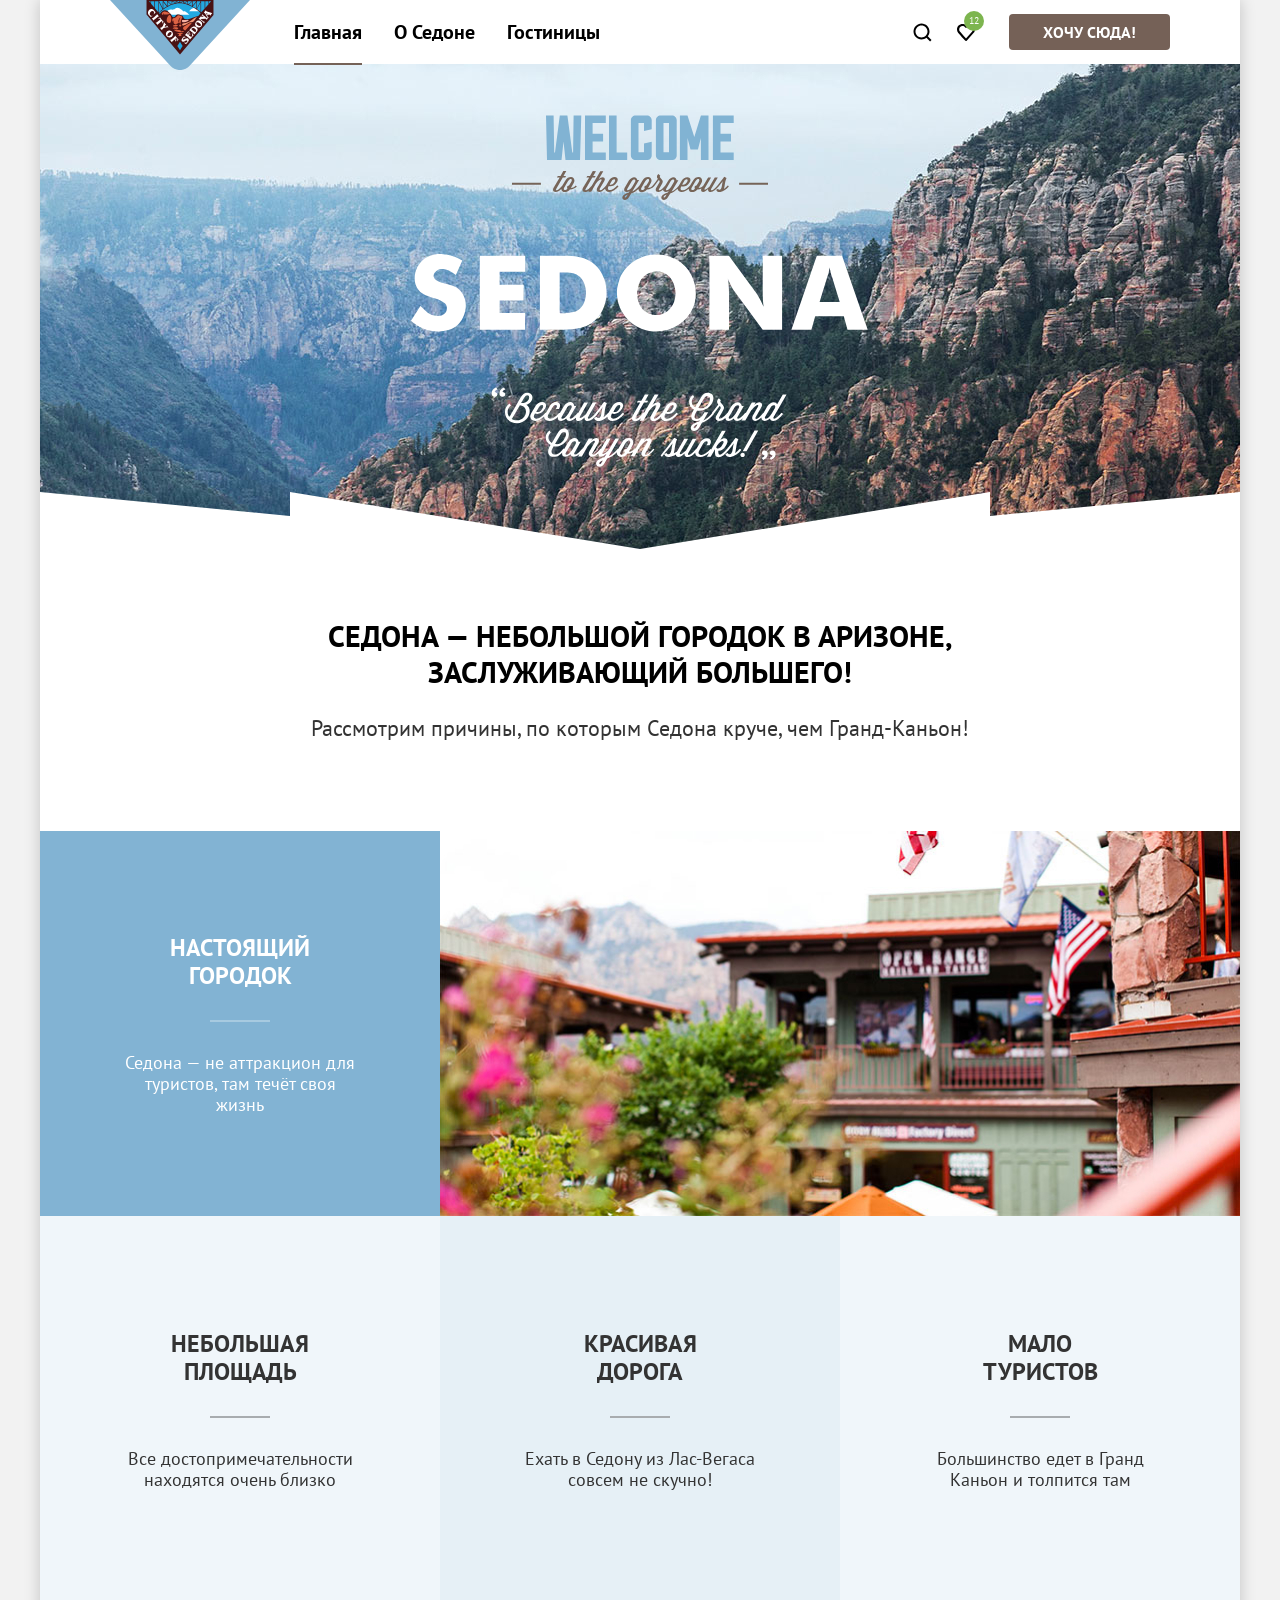
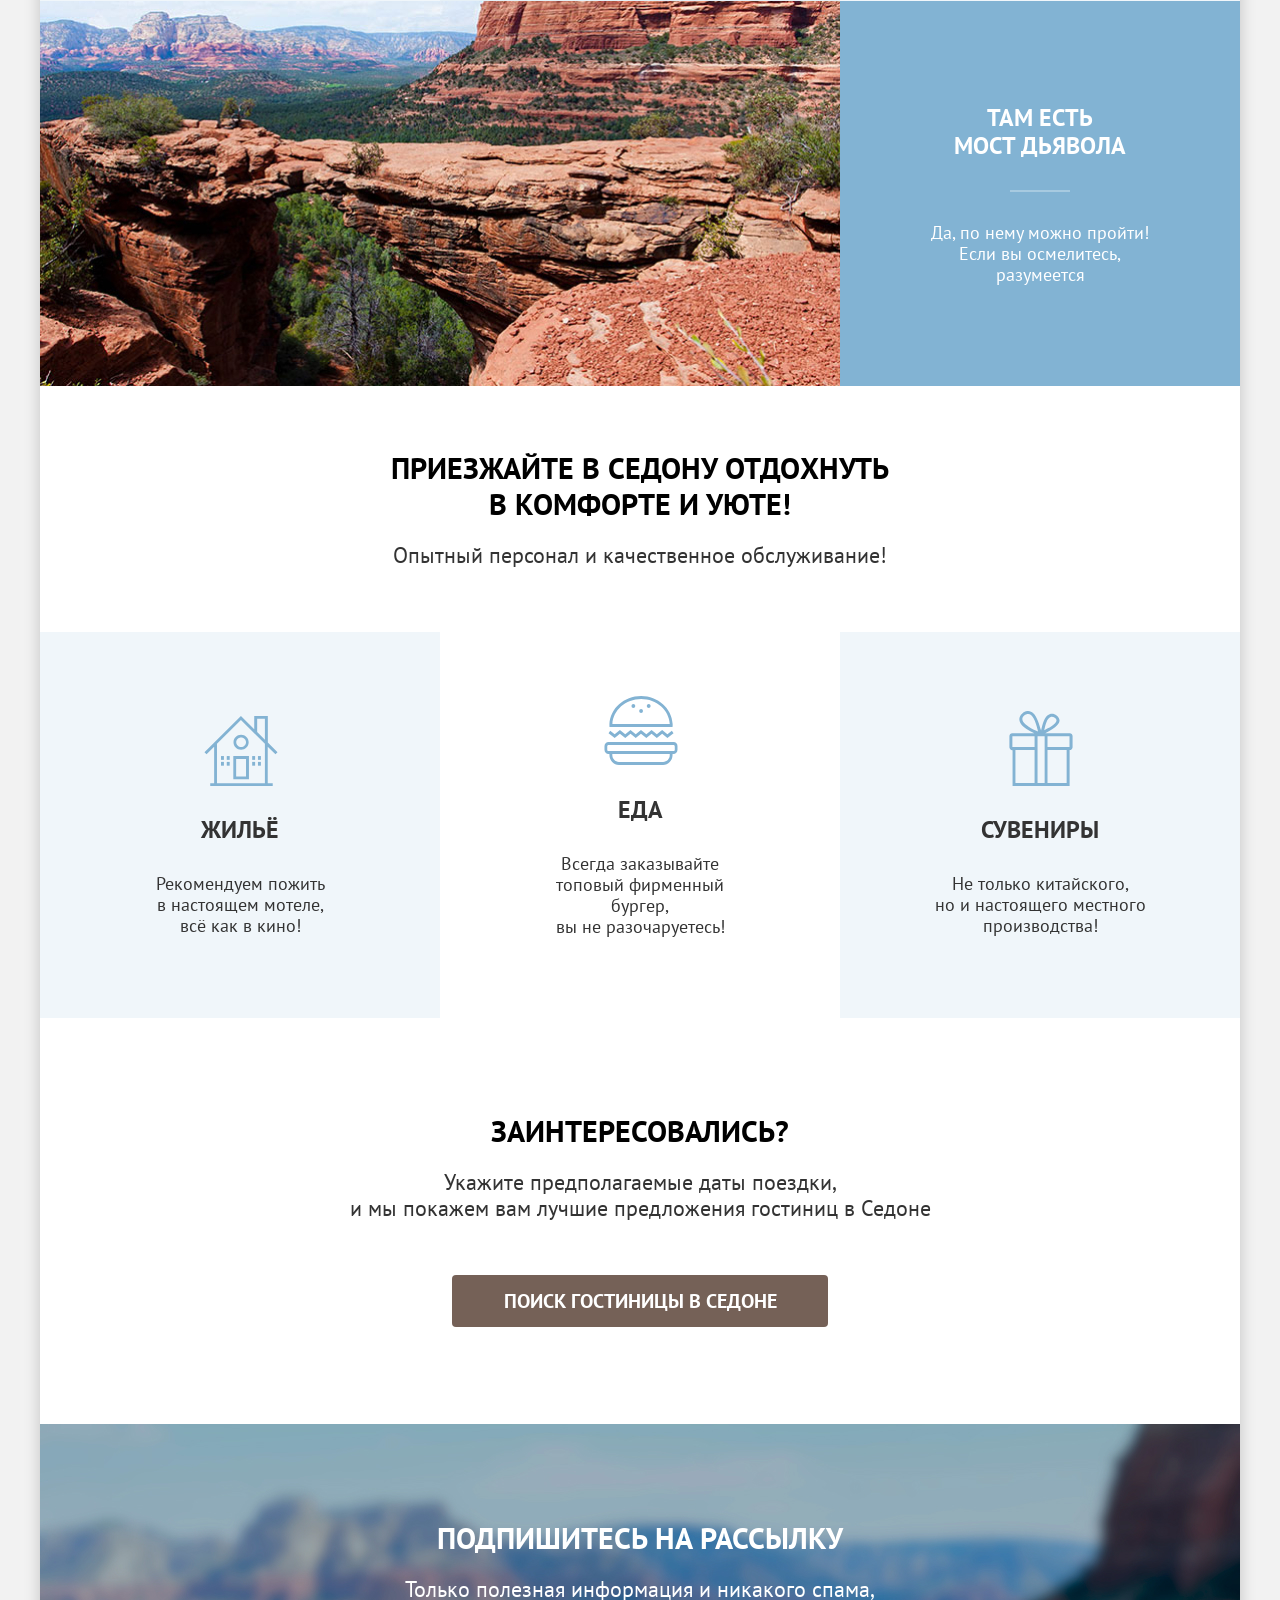
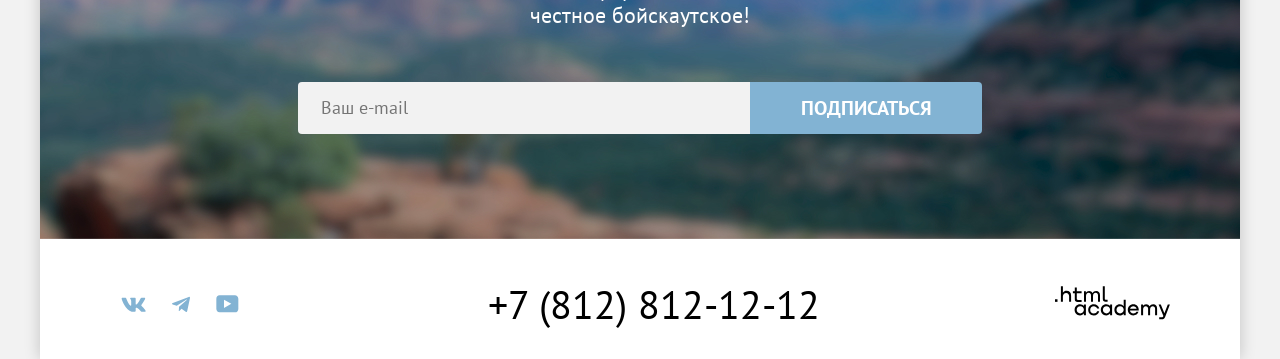
==== commit 1f5f0329: "Исправления тегов" ====
--- a/index.html
+++ b/index.html
@@ -206,7 +206,7 @@
             <path d="M78.3 18.2564C75 18.2564 72.8 20.7564 72.8 23.8564C72.8 26.8564 74.9 29.4564 78.3 29.4564C80.8 29.4564 82.8 28.1564 83.5 25.8564H81.4C80.9 26.8564 79.8 27.4564 78.4 27.4564C76.5 27.4564 75.1 26.1564 75 24.5564H83.8C84 20.9564 81.8 18.2564 78.3 18.2564ZM78.3 20.1564C80 20.1564 81.3 21.1564 81.6 22.7564H75.1C75.4 21.2564 76.6 20.1564 78.3 20.1564Z" fill="black"/>
             <path d="M98.2 18.2564C96.6 18.2564 95.3 19.0564 94.6 20.2564H94.5C93.9 19.0564 92.7 18.2564 91.1 18.2564C89.7 18.2564 88.6 18.9564 88 20.0564V18.5564H86.1V29.1564H88.1V23.7564C88.1 21.7564 89.1 20.3564 90.7 20.2564C92.2 20.2564 93.1 21.2564 93.1 22.8564V29.1564H95.1V23.5564C95.1 21.1564 96.5 20.2564 97.7 20.2564C99.2 20.2564 100.1 21.2564 100.1 22.8564V29.1564H102.1V22.6564C102.2 20.0564 100.7 18.2564 98.2 18.2564Z" fill="black"/>
             <path d="M109.4 27.3564L105.8 18.4564H103.6L108.4 30.0564C108.1 30.9564 107.7 31.2564 106.7 31.2564H104.2V33.2564H106.7C108.5 33.2564 109.5 32.4564 110.2 30.6564L114.9 18.4564H112.8L109.4 27.3564Z" fill="black"/>
-            </svg>
+          </svg>
         </a>
         </div>
       </section>
--- a/styles/styles.css
+++ b/styles/styles.css
@@ -120,7 +120,7 @@
 
 .navigation {
   display: grid;
-  grid-template-columns: 1fr 1fr 182px;
+  grid-template-columns: 65% 1fr 182px;
   margin-left: 168px;
   width: 950px;
 }
@@ -290,7 +290,7 @@
   line-height: 36px;
   text-align: center;
   text-transform: uppercase;
-  max-width: 620px;
+  max-width: 750px;
   margin: 0 auto;
   margin-bottom: 25px;
 }
@@ -300,7 +300,7 @@
   line-height: 26px;
   text-align: center;
   margin: 0 auto;
-  max-width: 660px;
+  max-width: 750px;
 }
 
 .first_description {
@@ -395,7 +395,7 @@
   color: #000000;
   margin: 0 auto;
   margin-bottom: 20px;
-  width: 500px;
+  width: 519px;
 }
 
 .lead-advantages {
@@ -403,7 +403,7 @@
   line-height: 26px;
   text-align: center;
   margin: 0 auto;
-  max-width: 500px;
+  width: 520px;
 }
 
 .advantages-img {
@@ -482,6 +482,7 @@
   display: block;
   width: 376px;
   margin: 0 auto;
+  margin-bottom: 3px;
   padding: 8px 50px;
 }
 
@@ -545,7 +546,7 @@
   line-height: 24px;
   font-size: 18px;
   font-family: inherit;
-  border: 2px solid transparent;
+  border: 3px solid transparent;
 }
 
 .subscribe-field:hover {
@@ -587,8 +588,9 @@
 .footer-contacts {
   display: grid;
   align-items: center;
-  grid-template-columns: 200px 488px 200px;
+  grid-template-columns: auto 50% auto;
   column-gap: 100px;
+  width: 100%;
 }
 
 .footer-social-list {
@@ -632,6 +634,7 @@
   text-transform: uppercase;
   color: #000000;
   text-decoration: none;
+  display: block;
 }
 
 .contacts-phone:hover,
@@ -644,9 +647,11 @@
 }
 
 .wrapper-copyrights {
-  padding-left: 57px;
-  padding-top: 3px;
-}
+  display: flex;
+  justify-content: end;
+  align-self: end;
+}
+
 .button-academy {
   display: block;
 }
@@ -751,22 +756,31 @@
 .catalog-filter {
   display: flex;
   flex-wrap: wrap;
+  justify-content: space-between;
 }
 
 .catalog-filter-group {
   border: none;
   padding: 0;
   margin: 0;
-  width: 151px;
-  margin-right: 70px;
-}
-
-.catalog-filter-group.infrastructure {
-  margin-right: 69px;
+  /* width: 151px; */
+}
+
+.catalog-filter-group.cost {
+  width: 288px;
+}
+
+.filter-1 {
+  display: flex;
+  gap: 70px;
+}
+
+.filter-2 {
+  display: flex;
+  gap: 70px;
 }
 
 .catalog-filter-group.type {
-  margin-right: 140px;
   text-transform: capitalize;
 }
 
@@ -774,7 +788,6 @@
   font-size: 18px;
   line-height: 23px;
   margin-bottom: 16px;
-  margin-right: 2px;
 }
 
 .catalog-filter-title {
@@ -820,6 +833,8 @@
   margin: 0;
   padding: 0;
   padding-bottom: 28px;
+  justify-content: space-between;
+  flex-wrap: wrap;
 }
 
 .price {
@@ -892,7 +907,6 @@
   min-height: 117px;
   justify-content: end;
   margin-bottom: 13px;
-  margin-left: 68px;
 }
 
 .button-res {
@@ -1198,6 +1212,7 @@
   height: auto;
   margin-bottom: 15px;
   display: block;
+  object-fit: contain;
 }
 
 .hotel-price {
@@ -1348,3 +1363,269 @@
   background: none;
   color: #000000;
 }
+
+/* Modal.html */
+
+.modal-container {
+  position: fixed;
+  top: 0;
+  left: 0;
+  display: flex;
+  width: 100%;
+  height: 100%;
+  background-color: rgba(242, 242, 242, 0.8);
+  font-family: inherit;
+  font-size: 16px;
+  line-height: 21px;
+}
+
+.modal {
+  position: relative;
+  margin: auto;
+  background-color: #ffffff;
+  padding: 64px 70px;
+}
+
+.modal-auth {
+  width: 717px;
+  border-radius: 30px;
+  padding: 64px 70px;
+}
+
+.button-modal-close {
+  position: absolute;
+  padding: 0;
+  margin: 0;
+  right: 52px;
+  top: 64px;
+  width: 52px;
+  height: 52px;
+  border-radius: 50%;
+  background-color: #f2f2f2;
+  border: none;
+  cursor: pointer;
+  display: block;
+}
+
+.modal-icon-close {
+  background-image: url(../img/modal-button-close.svg);
+  background-repeat: no-repeat;
+  background-position: center;
+  width: 20px;
+  height: 20px;
+  margin: auto;
+  display: block;
+}
+
+.button-modal-close:hover {
+  background-color: #e6e6e6;
+}
+
+.button-modal-close:focus {
+  outline: 3px solid #82b3d3;
+}
+
+.button-modal-close:active {
+  background-color: #e6e6e6;
+}
+
+.button-modal-close:active .modal-icon-close {
+  opacity: 30%;
+}
+
+.modal-content {
+  display: flex;
+  flex-direction: column;
+}
+
+.modal-title {
+  font-size: 30px;
+  line-height: 36px;
+  text-transform: uppercase;
+  margin: 0;
+  margin-bottom: 64px;
+}
+
+.modal-booking {
+  display: flex;
+  flex-direction: column;
+}
+
+.modal-arrival,
+.modal-departure {
+  display: flex;
+  flex-wrap: wrap;
+  margin: 0;
+  padding: 0;
+  align-items: center;
+}
+
+.hotel-booking {
+  font-size: 20px;
+  font-weight: 700;
+  line-height: 24px;
+  text-transform: capitalize;
+}
+
+.input-date {
+  font-family: inherit;
+  font-size: 18px;
+  line-height: 24px;
+  font-weight: 700;
+  padding: 12px 20px;
+  border: 0;
+  border-radius: 4px;
+  background-color: #f2f2f2;
+  background-image: url(../img/modal-button-calendar.svg);
+  background-repeat: no-repeat;
+  background-position: center right 20px;
+  width: 440px;
+  margin-left: 24px;
+}
+
+.input-date:hover {
+  background-color: #E6E6E6;
+}
+
+.input-date:focus {
+  outline: 3px solid #83B3D3;
+  background-color: #E6E6E6;
+}
+
+.input-date:active {
+  outline: 3px solid #83B3D3;
+  background-color: #E6E6E6;
+}
+
+.modal-message {
+  color: #333333;
+  margin: auto;
+  margin-top: 4px;
+  margin-left: 157px;
+  margin-bottom: 23px;
+}
+
+.modal-message.error {
+  color: #FF5757;
+}
+
+.modal-tourists-container {
+  display: grid;
+  grid-template-columns: 1fr 1fr;
+}
+
+.adults-number {
+  display: flex;
+  align-items: center;
+  gap: 46px;
+}
+
+.button-adults-container {
+  display: flex;
+  width: 110px;
+  height: 48px;
+}
+
+.button-quantity {
+  padding: 14px 10px;
+  cursor: pointer;
+  border: none;
+  display: flex;
+  align-items: center;
+}
+
+.less-button {
+  border-radius: 4px 0 0 4px;
+}
+
+.more-button {
+  border-radius: 0 4px 4px 0;
+}
+
+.button-quantity:hover path {
+  fill: #000000;
+  fill-opacity: 1;
+}
+
+.button-quantity:focus  {
+  border: 3px solid #82b3d3;
+  fill: #000000;
+  fill-opacity: 1;
+}
+
+.button-quantity:active path {
+  fill: #CCCCCC;
+  }
+
+.person-quanity {
+  width: 31px;
+  line-height: 20px;
+  font-family: inherit;
+  font-weight: 700;
+  font-size: 18px;
+  background-color: #f2f2f2;
+  border: none;
+  text-align: center;
+}
+
+.children-number {
+  display: flex;
+  position: relative;
+  align-items: center;
+  justify-content: end;
+}
+
+.modal-tooltip-button {
+  border: none;
+  background: none;
+  margin-right: 46px;
+  margin-left: 10px;
+}
+
+.tooltip-info-window {
+  color: #ffffff;
+  line-height: 20px;
+  background-color: #333333;
+  border-radius: 10px;
+  width: 256px;
+  padding: 15px 18px 18px 22px;
+  position: absolute;
+  margin: 0;
+  margin-top: 15px;
+  top: 40px;
+  left: -29px;
+  display: none;
+}
+
+.tooltip-info-window::before {
+content: "";
+position: absolute;
+background-image: url(../img/modal-triangle-message.svg);
+background-repeat: no-repeat;
+background-position: center bottom;
+width: 26px;
+height: 15px;
+left: 50%;
+top: -15px;
+}
+
+
+.modal-tooltip-button:hover + .tooltip-info-window,
+.modal-tooltip-button:focus + .tooltip-info-window {
+  display: block;
+}
+
+.button-children-container {
+  display: flex;
+  width: 110px;
+  height: 48px;
+}
+
+.modal-seach-button {
+  width: 577px;
+  min-height: 60px;
+  line-height: 24px;
+  font-size: 20px;
+  border-radius: 10px;
+  margin-top: 48px;
+}
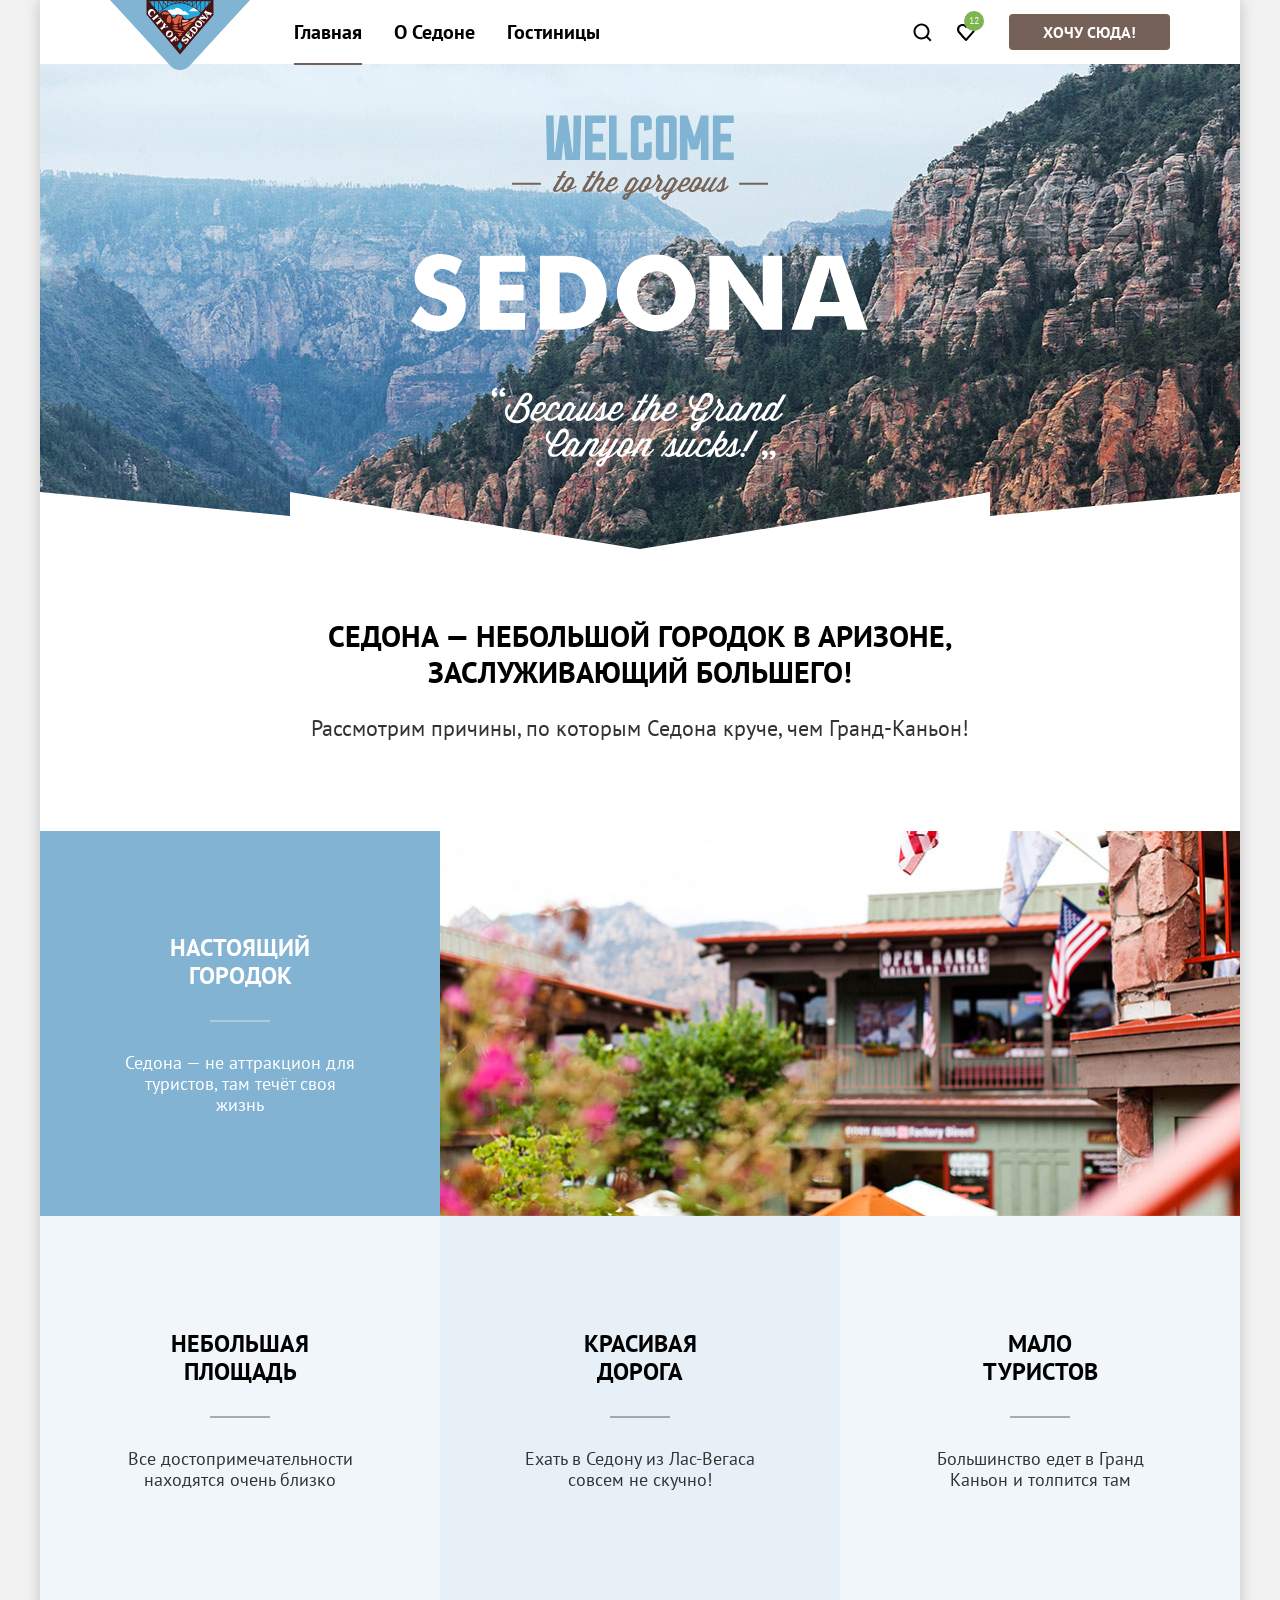
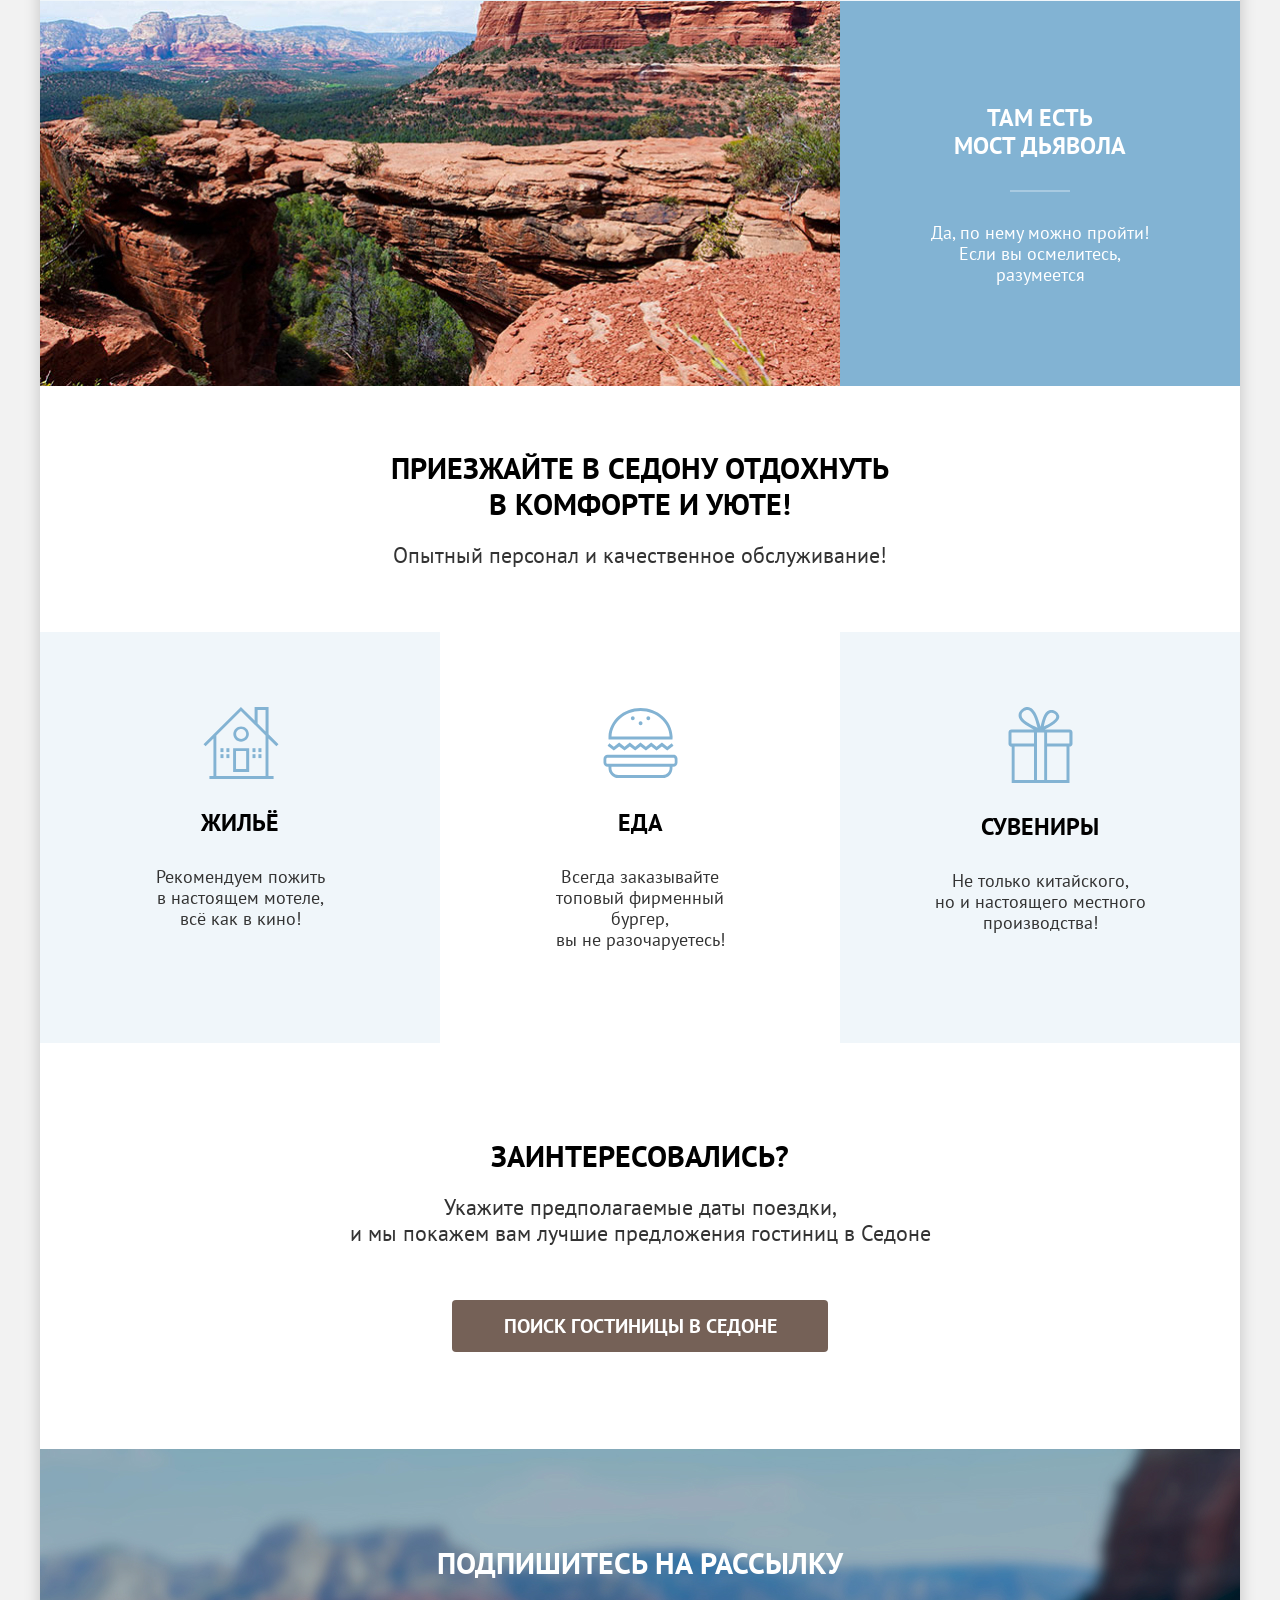
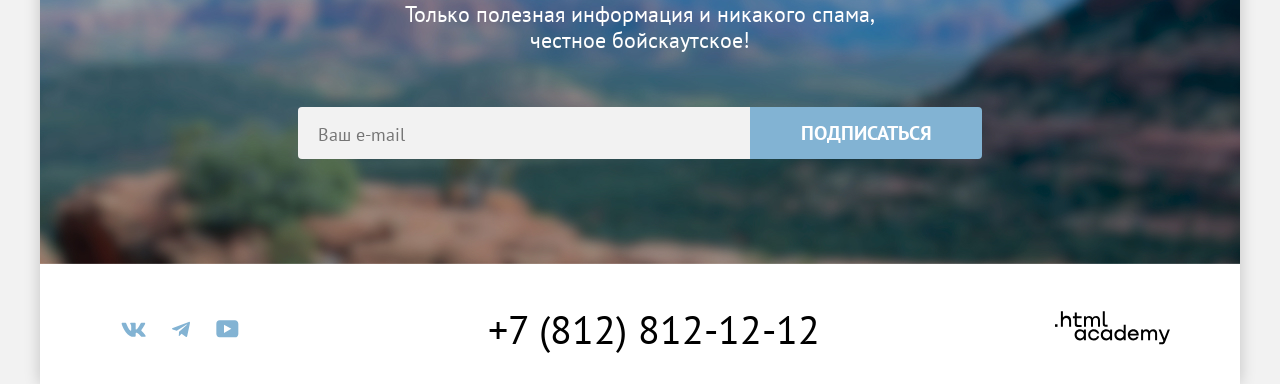
==== commit f7df857e: "svg вместо img" ====
--- a/index.html
+++ b/index.html
@@ -28,7 +28,9 @@
         <ul class="navigation-user-list">
           <li class="navigation-user-item search">
             <a class="navigation-menu-item" href="#">
-              <img class="page-header-logo" alt="кнопка поиска" src="img/search.svg" width="20" height="20">
+              <svg width="20" height="20" viewBox="0 0 20 20" fill="none" xmlns="http://www.w3.org/2000/svg" aria-hidden="true">
+                <path d="M19.5 18.0083L15.8 14.3287C16.8 13.0359 17.5 11.3453 17.5 9.4558C17.5 5.08011 13.9 1.5 9.5 1.5C5.1 1.5 1.5 5.17956 1.5 9.55525C1.5 13.9309 5.1 17.511 9.5 17.511C11.3 17.511 13 16.9144 14.4 15.8204L18.1 19.5L19.5 18.0083ZM9.5 15.5221C6.2 15.5221 3.5 12.837 3.5 9.55525C3.5 6.27348 6.2 3.5884 9.5 3.5884C12.8 3.5884 15.5 6.27348 15.5 9.55525C15.5 12.837 12.8 15.5221 9.5 15.5221Z" fill="black"/>
+              </svg>
               <span class="visually-hidden">
                 Поиск
               </span>
@@ -36,7 +38,9 @@
           </li>
           <li class="navigation-user-item">
             <a class="navigation-menu-item favorite" href="#">
-              <img class="page-header-logo" alt="кнопка избранного" src="img/heart.svg" width="20" height="20">
+              <svg width="20" height="20" viewBox="0 0 20 20" fill="none" xmlns="http://www.w3.org/2000/svg" aria-hidden="true">
+                <path d="M9.9 19C9.6 19 9.3 18.9 9.1 18.6C3.7 12.5 2.4 11.1 2.1 10.7C1.4 9.8 1 8.6 1 7.4C1 4.4 3.4 2 6.5 2C7.8 2 9 2.5 10 3.3C11 2.5 12.3 2 13.5 2C16.5 2 19 4.4 19 7.4C19 8.7 18.5 9.9 17.7 10.8L10.7 18.7C10.5 18.9 10.3 19 9.9 19ZM3.9 9.5C4.2 9.9 7.4 13.5 10 16.4L16.2 9.4C16.7 8.9 16.9 8.2 16.9 7.4C16.9 5.6 15.4 4.1 13.6 4.1C12.6 4.1 11.6 4.6 10.9 5.4C10.6 5.7 10.3 5.8 10 5.8C9.7 5.8 9.4 5.6 9.2 5.4C8.5 4.6 7.5 4.1 6.5 4.1C4.7 4.1 3.2 5.6 3.2 7.4C3.1 8.3 3.5 9 3.9 9.5C3.8 9.5 3.8 9.5 3.9 9.5Z" fill="black"/>
+              </svg>
               <span class="visually-hidden">
                 Избранное
               </span>
@@ -114,7 +118,19 @@
         <ul class="advantages-sublist">
           <li class="advantages-sublist-item">
             <div class="comfort-item first">
-              <img class="house-vector" src="img/house-vector.svg" width="75" height="72" alt="">
+              <svg width="77" height="72" viewBox="0 0 77 72" fill="none" xmlns="http://www.w3.org/2000/svg">
+                <path d="M31.1185 65H47.1827V41.2H31.1185V65ZM34.0301 44.1H44.1707V62.1H34.0301V44.1Z" fill="#83B3D3"/>
+                <path d="M74.3916 39.3L76.5 37.2L66.5602 27.3V0H52.6044V13.6L38.9498 0L1.5 37.2L3.60843 39.3L11.4398 31.5V69.1H7.42369V72H71.5803V69.1H66.4598V31.5L74.3916 39.3ZM63.5482 69.1H14.3514V28.5L38.9498 4.1L63.5482 28.5V69.1ZM63.5482 24.4L55.6165 16.5V2.9H63.5482V24.4Z" fill="#83B3D3"/>
+                <path d="M31.3193 27.1C31.3193 31.4 34.8333 34.8 39.0502 34.8C43.3675 34.8 46.8815 31.3 46.8815 27.1C46.8815 22.8 43.3675 19.4 39.0502 19.4C34.8333 19.4 31.3193 22.8 31.3193 27.1ZM39.1506 22.1C41.8614 22.1 44.1707 24.3 44.1707 27C44.1707 29.7 41.9618 31.9 39.1506 31.9C36.4398 31.9 34.1305 29.7 34.1305 27C34.1305 24.3 36.3394 22.1 39.1506 22.1Z" fill="#83B3D3"/>
+                <path d="M21.4799 41.2H18.4679V45.1H21.4799V41.2Z" fill="#83B3D3"/>
+                <path d="M27.4036 41.2H24.3916V45.1H27.4036V41.2Z" fill="#83B3D3"/>
+                <path d="M21.4799 47.2H18.4679V51.1H21.4799V47.2Z" fill="#83B3D3"/>
+                <path d="M27.4036 47.2H24.3916V51.1H27.4036V47.2Z" fill="#83B3D3"/>
+                <path d="M53.508 41.2H50.496V45.1H53.508V41.2Z" fill="#83B3D3"/>
+                <path d="M59.4317 41.2H56.4197V45.1H59.4317V41.2Z" fill="#83B3D3"/>
+                <path d="M53.508 47.2H50.496V51.1H53.508V47.2Z" fill="#83B3D3"/>
+                <path d="M59.4317 47.2H56.4197V51.1H59.4317V47.2Z" fill="#83B3D3"/>
+              </svg>
               <h3 class="comfort-title">Жильё</h3>
               <p class="advantages-description">Рекомендуем пожить<br>в настоящем мотеле,<br>всё как в кино!</p>
             </div>
@@ -122,7 +138,14 @@
 
           <li class="advantages-sublist-item">
             <div class="comfort-item second">
-              <img class="food-vector" src="img/food-vector.svg" width="75" height="72" alt="">
+              <svg width="76" height="72" viewBox="0 0 76 72" fill="none" xmlns="http://www.w3.org/2000/svg">
+                <path d="M71.5757 47.7H5.6103C3.30452 47.7 1.5 49.6 1.5 52V55.5C1.5 57.9 3.40477 59.8 5.6103 59.8H6.51257V60.9C6.51257 66.4 10.8234 71 16.1367 71H60.8488C66.1621 71 70.4729 66.5 70.4729 60.9V59.8H71.3752C73.681 59.8 75.4855 57.9 75.4855 55.5V52C75.686 49.7 73.7812 47.7 71.5757 47.7ZM67.6659 60.9C67.6659 64.8 64.6583 67.9 60.949 67.9H16.1367C12.4274 67.9 9.41985 64.7 9.41985 60.9V59.8H67.6659V60.9ZM72.7787 55.5C72.7787 56.2 72.1772 56.8 71.5757 56.8H5.51005C4.80829 56.8 4.30704 56.2 4.30704 55.5V52C4.30704 51.3 4.90855 50.7 5.51005 50.7H71.4754C72.1772 50.7 72.6784 51.3 72.6784 52C72.7787 52 72.7787 55.5 72.7787 55.5Z" fill="#83B3D3"/>
+                <path d="M17.1392 39.4L22.5528 43.5L27.8661 39.4L33.1794 43.5L38.4927 39.4L43.9063 43.5L49.2196 39.4L54.5329 43.5L59.9465 39.4L65.2598 43.5L71.4754 38.8L69.7711 36.3L65.2598 39.7L59.9465 35.6L54.5329 39.7L49.2196 35.6L43.9063 39.7L38.4927 35.6L33.1794 39.7L27.8661 35.6L22.5528 39.7L17.1392 35.6L11.8259 39.7L7.31458 36.3L5.6103 38.8L11.8259 43.5L17.1392 39.4Z" fill="#83B3D3"/>
+                <path d="M9.52011 32.5H70.4729C70.4729 31.9 70.5732 31.3 70.5732 30.6C70.5732 30.2 70.5732 29.8 70.5732 29.4C69.8714 13.7 55.8362 1 38.593 1C21.2495 1 7.21432 13.7 6.51257 29.5C6.51257 29.9 6.51257 30.3 6.51257 30.7C6.51257 31.3 6.50815 31.9 6.6084 32.5H9.52011ZM38.593 4C54.2322 4 67.0644 15.3 67.6659 29.5H9.52011C10.1216 15.4 22.9538 4 38.593 4Z" fill="#83B3D3"/>
+                <path d="M38.593 18.3C39.645 18.3 40.4978 17.4046 40.4978 16.3C40.4978 15.1954 39.645 14.3 38.593 14.3C37.541 14.3 36.6882 15.1954 36.6882 16.3C36.6882 17.4046 37.541 18.3 38.593 18.3Z" fill="#83B3D3"/>
+                <path d="M30.7734 13.2C31.8254 13.2 32.6782 12.3046 32.6782 11.2C32.6782 10.0954 31.8254 9.2 30.7734 9.2C29.7214 9.2 28.8686 10.0954 28.8686 11.2C28.8686 12.3046 29.7214 13.2 30.7734 13.2Z" fill="#83B3D3"/>
+                <path d="M46.3123 13.2C47.3643 13.2 48.2171 12.3046 48.2171 11.2C48.2171 10.0954 47.3643 9.2 46.3123 9.2C45.2604 9.2 44.4076 10.0954 44.4076 11.2C44.4076 12.3046 45.2604 13.2 46.3123 13.2Z" fill="#83B3D3"/>
+              </svg>
               <h3 class="comfort-title">Еда</h3>
               <p class="advantages-description">Всегда заказывайте<br>топовый фирменный бургер,<br>вы не разочаруетесь!</p>
             </div>
@@ -130,7 +153,9 @@
 
           <li class="advantages-sublist-item">
             <div class="comfort-item third">
-              <img class="gift-vector" src="img/gift-vector.svg" width="75" height="72" alt="">
+              <svg width="76" height="76" viewBox="0 0 76 76" fill="none" xmlns="http://www.w3.org/2000/svg">
+                <path d="M67.6 22.4625H67.5H42.8C56.6 15.5576 57.7 11.1546 57.2 8.75288C56 4.75007 51.5 1.74797 47.2 3.34909C41.6 5.45056 40.1 13.7564 38.6 19.7606C36.6 13.6563 34.8 5.95091 30.4 2.04818C29.1 0.947407 27.3 -0.253434 24.6 0.0467764C20.6 0.447057 14.8 5.45056 17.1 11.0545C19.4 16.4583 26.8 19.8607 31.7 22.5626H9.7H9.4C7.8 22.5626 6.5 23.8635 6.5 25.4646V36.7725C6.5 38.3736 7.8 39.6745 9.4 39.6745H9.7V72.9979V75.3996V76H67.5V75.4996V72.9979V39.5745H67.6C69.2 39.5745 70.5 38.2736 70.5 36.6724V25.3645C70.5 23.7634 69.2 22.4625 67.6 22.4625ZM48.9 5.85084C51 5.55063 53.9 7.15176 54.2 9.05309C54.6 11.8551 50.8 14.3568 49.1 15.4576C46.6 17.1588 44.2 18.0594 41.8 19.5604C42.7 15.8579 44.3 6.55133 48.9 5.85084ZM26 15.8579C23.8 14.3568 19.5 11.4548 19.6 8.05239C19.7 4.44986 25.3 1.44776 28.4 4.14965C32.3 7.55203 34.1 15.2574 35.5 20.7613C32.3 19.2602 29.2 17.9593 26 15.8579ZM32 72.9979H12.6V39.5745H32V72.9979ZM32 36.4723H9.5V25.4646H32V36.4723ZM42.2 36.4723V39.4744V72.9979H35V39.5745V36.5724V25.5647H42.2V36.4723ZM64.5 72.9979H45.1V39.5745H64.5V72.9979ZM67.4 36.4723H45.1V25.4646H67.4V36.4723Z" fill="#83B3D3"/>
+              </svg>
               <h3 class="comfort-title">Сувениры</h3>
               <p class="advantages-description">Не только китайского,<br>но и настоящего местного<br>производства!</p>
             </div>
--- a/styles/styles.css
+++ b/styles/styles.css
@@ -28,12 +28,12 @@
 body {
   display: flex;
   flex-direction: column;
-  font-family: "PT Sans", Arial, sans-serif;
+  font-family: "pt sans", arial, sans-serif;
   min-height: 100%;
   font-size: 18px;
   line-height: 21px;
   background-color: #f2f2f2;
-  color: #333333;
+  color: rgba(51, 51, 51, 1);
   min-width: 1200px;
   margin: 0;
   overflow-wrap: anywhere;
@@ -57,16 +57,16 @@
 
 .button:hover,
 .button:focus {
-  background: #68A2CA;
+  background: #68a2ca;
 }
 
 .button:active {
-  color: #95BEDA;
+  color: rgba(167, 202, 224, 1);
 }
 
 .button:disabled {
-  color: #FFFFFF;
-  background: #E5E5E5;
+  color: #ffffff;
+  background: #e5e5e5;
 }
 
 .visually-hidden {
@@ -85,7 +85,7 @@
   height: auto;
 }
 
-/* Начало навигации */
+/* начало навигации */
 .page-container {
   width: 1200px;
   margin: 0 auto;
@@ -103,19 +103,24 @@
   line-height: 24px;
 }
 
+.page-header-logo {
+  width: 140px;
+  height: 70px;
+  object-fit: contain;
+}
+
 .navigation-logo {
   position:absolute;
   margin-right: 30px;
-  min-width: 138px;
 }
 
 .navigation-logo:hover,
 .navigation-logo:focus {
-  opacity: 60%;
+  opacity: 0.6;
 }
 
 .navigation-logo:active {
-  opacity: 30%;
+  opacity: 0.3;
 }
 
 .navigation {
@@ -152,7 +157,7 @@
 }
 
 .navigation-link:active {
-  color: #D6D0CD;
+  color: rgba(117, 97, 87, 0.30);
 }
 
 .navigation-link.current::before {
@@ -191,11 +196,11 @@
 
 .navigation-menu-item:hover,
 .navigation-menu-item:focus {
-  opacity: 60%;
+  opacity: 0.6;
 }
 
 .navigation-menu-item:active {
-  opacity: 30%;
+  opacity: 0.3;
 }
 
 .want-this {
@@ -216,13 +221,13 @@
 }
 
 .want-this:active {
-  color: #9E9089;
+  color: rgba(255, 255, 255, 0.30);
   background: #756157
 }
 
 .want-this:disabled {
-  color: #FFFFFF;
-  background: #E5E5E5;
+  color: #ffffff;
+  background: #e5e5e5;
 }
 
 .count {
@@ -252,9 +257,9 @@
   flex-direction: column;
   justify-content: center;
 }
-/* Конец навигации */
-
-/* Main */
+/* конец навигации */
+
+/* main */
 
 .main-index {
   background-color: inherit;
@@ -267,7 +272,7 @@
   flex-grow: 1;
 }
 
-/*Hero*/
+/*hero*/
 
 .bg-hero {
   display: flex;
@@ -275,7 +280,7 @@
   background-image: url(../img/hero-vector.svg), url(../img/hero-background.jpg);
   background-repeat: no-repeat, no-repeat;
   background-position: bottom;
-  background-color: #82B3D3;
+  background-color: #82b3d3;
   min-height: 485px;
   background-size: contain, cover;
 }
@@ -308,7 +313,7 @@
   margin-bottom: 21px;
 }
 
-/*Advantages*/
+/*advantages*/
 
 .advantages-list {
   display: flex;
@@ -321,8 +326,7 @@
 
 .adv-reason-container {
   width: 400px;
-  min-height: 385px;
-  padding: 90px 85px;
+  padding: 90px 84px 93px;
 }
 
 .adv-reason-container.blue {
@@ -334,16 +338,18 @@
   display: flex;
   flex-direction: row;
   width: 100%;
-  background-color: rgba(130, 179, 211, 1);
+  background-color: #82b3d3;
   color: #ffffff;
+  min-height: 385px;
 }
 
 .advantages-item.wide-reverse {
   display: flex;
   flex-direction: row-reverse;
   width: 1200px;
-  background-color: rgba(130, 179, 211, 1);
+  background-color: #82b3d3;
   color: #ffffff;
+  min-height: 385px;
 }
 
 .advantages-sublist {
@@ -359,11 +365,16 @@
   font-size: 24px;
   line-height: 28px;
   text-transform: uppercase;
+  color: #000000;
+}
+
+.advantages-title.blue {
+  color: #ffffff;
 }
 
 .advantages-title::after {
   content: "";
-  background-color: #A8ACAF;
+  background-color: rgba(0, 0, 0, 0.30);
   margin: 30px auto;
   display: block;
   width: 60px;
@@ -371,7 +382,7 @@
 }
 
 .advantages-title.blue::after {
-  background-color: #A7CAE0
+  background-color: rgba(255, 255, 255, 0.30);
 }
 
 .advantages-item:nth-child(2n+1) {
@@ -409,18 +420,22 @@
 .advantages-img {
   display: block;
   object-fit: cover;
-}
-
-/*Comfort*/
+  max-width: 800px;
+  height: 385px;
+  min-height: 100%;
+  width: 100%;
+}
+
+/*comfort*/
 
 .comfort-item {
   width: 400px;
   min-height: 385px;
-  padding: 63px 85px;
+  padding: 75px 85px;
   display: flex;
   flex-direction: column;
   align-items: center;
-  justify-content: end;
+  justify-content: start;
 }
 
 .advantages-sublist-item {
@@ -440,6 +455,7 @@
   line-height: 28px;
   text-transform: uppercase;
   margin: 30px 0 11px;
+  color: #000000;
 }
 
 .search-hotels {
@@ -448,6 +464,7 @@
   flex-direction: column;
   align-items: center;
   justify-content: center;
+  padding: 94px 304px;
 }
 
 .search-hotels h2 {
@@ -492,16 +509,16 @@
 }
 
 .button-search:active {
-  color: #9E9089;
-  background: #756157
+  color: rgba(255, 255, 255, 0.30);
+  background: #756157;
 }
 
 .button-search:disabled {
-  color: #FFFFFF;
-  background: #E5E5E5;
-}
-
-/*Subscribe*/
+  color: #ffffff;
+  background: #e5e5e5;
+}
+
+/*subscribe*/
 
 .sub-news h2 {
   font-weight: 700;
@@ -539,10 +556,10 @@
 
 .subscribe-field {
   width: 452px;
-  height: 52px;
+  min-height: 52px;
   background-color: #f2f2f2;
   border-radius: 4px 0 0 4px;
-  padding: 12px 20px;
+  padding: 6px 17px 2px;
   line-height: 24px;
   font-size: 18px;
   font-family: inherit;
@@ -550,17 +567,17 @@
 }
 
 .subscribe-field:hover {
-background-color: #E5E5E5;
+background-color: #e5e5e5;
 }
 
 .subscribe-field:focus {
   outline: none;
-  border-color: #83B3D3;
-  background-color: #E5E5E5;
+  border-color: #83b3d3;
+  background-color: #e5e5e5;
 }
 
 .subscription-field:invalid {
-  border: 2px solid #FF5757;
+  border: 2px solid #ff5757;
 }
 
 .subscribe-button {
@@ -575,7 +592,7 @@
   display: flex;
 }
 
-/*Footer*/
+/*footer*/
 
 .page-footer {
   display: flex;
@@ -617,11 +634,12 @@
 
 .social-link:hover path,
 .social-link:focus path {
-  fill: #68A2CA;
+  fill: #68a2ca;
 }
 
 .social-link:active path {
-  fill: #D2E4F0;
+  fill: #68a2ca;
+  opacity: 0.3;
 }
 
 .wrapper-mobile {
@@ -643,7 +661,7 @@
 }
 
 .contacts-phone:active {
-  color: #D6D0CD;
+  color: rgba(117, 97, 87, 0.30);
 }
 
 .wrapper-copyrights {
@@ -662,11 +680,11 @@
 }
 
 .button-academy:active path{
-  fill: #D6D0CD;
-}
-
-/* Сatalog.html */
-/* Filter */
+  fill: rgba(117, 97, 87, 0.30);
+}
+
+/* сatalog.html */
+/* filter */
 
 .main-inner {
   background-color: #ffffff;
@@ -675,13 +693,13 @@
   margin: auto;
 }
 
-/* Header Catalog*/
+/* header catalog*/
 
 .inner-header {
   background-image: url(../img/catalog-filter.jpg);
   background-repeat: no-repeat;
   background-size: cover;
-  background-color: #82B3D3;
+  background-color: #82b3d3;
   min-height: 412px;
   padding: 35px 70px 0;
   margin-bottom: 50px;
@@ -699,7 +717,7 @@
   justify-content: flex-start;
 }
 
-/* Breadcrumbs */
+/* breadcrumbs */
 
 .breadcrumbs {
   display: flex;
@@ -735,11 +753,11 @@
 
 .button-home-filter:hover,
 .button-home-filter:focus {
-  opacity: 60%;
+  opacity: 0.6;
 }
 
 .button-home-filter:active {
-  opacity: 30%;
+  opacity: 0.3;
 }
 
 .breadcrumbs-item:not(:last-child)::after {
@@ -751,11 +769,10 @@
   width: 28px;
 }
 
-/* Catalog filter */
+/* catalog filter */
 
 .catalog-filter {
   display: flex;
-  flex-wrap: wrap;
   justify-content: space-between;
 }
 
@@ -763,7 +780,6 @@
   border: none;
   padding: 0;
   margin: 0;
-  /* width: 151px; */
 }
 
 .catalog-filter-group.cost {
@@ -773,6 +789,7 @@
 .filter-1 {
   display: flex;
   gap: 70px;
+  width: 370px;
 }
 
 .filter-2 {
@@ -843,7 +860,6 @@
   width: 143px;
   height: 48px;
   line-height: 24px;
-  color: #AAAAAA;
   background-color: #f2f2f2;
   border-radius:  4px 0 0 4px;
   position: relative;
@@ -867,27 +883,27 @@
 
 .price-from {
   position: absolute;
-  color: black;
+  color: #000000;
   top: 12px;
   right: 20px;
   opacity: 30%;
 }
 
 .price-zone:hover {
- background-color: #E6E6E6;
+ background-color: #e6e6e6;
 }
 
 .price-zone:focus {
-  background-color: #E6E6E6;
-  outline: 3px solid #83B3D3;
+  background-color: #e6e6e6;
+  outline: 3px solid #83b3d3;
 }
 
 .price-zone:invalid {
-  outline-color: #FF5757;
+  outline-color: #ff5757;
 }
 
 .price-zone:disabled {
-  background-color: #E5E5E5;
+  background-color: #e5e5e5;
   color: #ffffff;
 }
 
@@ -905,8 +921,7 @@
   width: 190px;
   gap: 32px;
   min-height: 117px;
-  justify-content: end;
-  margin-bottom: 13px;
+  margin-top: 56px;
 }
 
 .button-res {
@@ -914,28 +929,28 @@
 }
 
 .button-res:hover {
-  opacity: 60%;
+  opacity: 0.6;
   background:none;
 }
 
 .button-res:focus {
-  outline: 3px solid #83B3D3;
+  outline: 3px solid #83b3d3;
   background:none;
 }
 
 .button-res:active {
-  opacity: 30%;
+  opacity: 0.3;
   background:none;
   outline: none;
 }
 
 .button-res:disabled {
-  opacity: 10%;
+  opacity: 0.1;
   background:none;
 }
 
 .slider-wrapper {
-  background-color: #5E676C;
+  background-color: rgba(255, 255, 255, 0.3);
   width: 287px;
   height: 4px;
   position: relative;
@@ -965,11 +980,11 @@
 }
 
 .button-slider:focus {
-  outline: 3px solid #82B3D3;
+  outline: 3px solid #82b3d3;
 }
 
 .button-slider:active {
-  outline: 2px solid #82B3D3;
+  outline: 2px solid #82b3d3;
 }
 
 .slider-min {
@@ -990,16 +1005,16 @@
 }
 
 .control:hover {
-  opacity: 60%;
+  opacity: 0.6;
 }
 
 .filter-input:focus + .filter-mark {
   opacity: 1;
-  outline: 3px solid #83B3D3;
+  outline: 3px solid #83b3d3;
 }
 
 .control:active {
-  opacity: 30%;
+  opacity: 0.3;
 }
 
 .filter-mark {
@@ -1040,7 +1055,7 @@
   border-radius: 50%;
 }
 
-/* Searching results filter */
+/* searching results filter */
 
 .display-list {
   display: flex;
@@ -1072,7 +1087,7 @@
 
 .button-sorting:focus {
   outline: none;
-  border-color: #68A2CA;
+  border-color: #68a2ca;
 }
 
 .button-sorting:active {
@@ -1139,7 +1154,6 @@
   font-size: 18px;
   color: #333333;
   padding: 10px 18px;
-  border-color: #e5e5e5;
   border-width: 2px;
   border-radius: 4px;
   margin-left: auto;
@@ -1148,21 +1162,27 @@
   background-position: right 18px center;
   appearance: none;
   cursor: pointer;
-}
-
-.select-control:hover,
-.select-control:focus {
+  background-color: #ffffff;
+  border: 2px solid #e5e5e5;
+}
+
+.select-control:hover {
+border: 2px solid #68a2ca;
+}
+
+.select-control:focus,
+.select-control:active {
   outline: none;
-  border-color: #68A2CA;
+  border: 2px solid #3f5e72;
 }
 
 .select-control:disabled {
   outline: none;
-  border-color: #B3B3B3;
-  color: #B3B3B3;
-}
-
-/* Card filter */
+  border: rgba(0, 0, 0, 0.30);
+  color: rgba(0, 0, 0, 0.30);
+}
+
+/* card filter */
 
 .product-list {
   display: grid;
@@ -1194,11 +1214,11 @@
 
 .product-card-link:hover,
 .product-card-link:focus {
-  opacity: 80%;
+  opacity: 0.8;
 }
 
 .product-card-link:active {
-  opacity: 60%;
+  opacity: 0.6;
 }
 
 .product-card-title {
@@ -1209,10 +1229,10 @@
 
 .product-card-image {
   width: 100%;
-  height: auto;
   margin-bottom: 15px;
   display: block;
-  object-fit: contain;
+  object-fit: cover;
+  height: 212px;
 }
 
 .hotel-price {
@@ -1234,11 +1254,11 @@
 
 .product-card-more:active {
   background-color: #756157;
-  color: #9E9089;
+  color: rgba(255, 255, 255, 0.30);
 }
 
 .product-card-more:disabled {
-  background-color: #E5E5E5;
+  background-color: #e5e5e5;
   color: #ffffff;
 }
 
@@ -1248,16 +1268,16 @@
 
 .product-card-favorites.current:hover,
 .product-card-favorites.current:focus {
-  background-color: #6C9E42;
+  background-color: #6c9e42;
 }
 
 .product-card-favorites.current:active {
-  background-color: #6C9E42;
-  color: #A4CB83;
+  background-color: #6c9e42;
+  color: rgba(255, 255, 255, 0.30);
 }
 
 .product-card-favorites.current:disabled {
-  background-color: #E5E5E5;
+  background-color: #e5e5e5;
   color: #ffffff;
 }
 
@@ -1298,7 +1318,7 @@
   color: #333333;
 }
 
-/* Pagination */
+/* pagination */
 
 .catalog-pagination {
   width: 1060px;
@@ -1336,11 +1356,11 @@
 
 .pagination-link:hover,
 .pagination-link:focus {
-  background-color: #68A2CA;
+  background-color: #68a2ca;
 }
 
 .pagination-link:active {
-  color: #95BEDA;
+  color: rgba(255, 255, 255, 0.30);
 }
 
 .pagination-current {
@@ -1364,7 +1384,7 @@
   color: #000000;
 }
 
-/* Modal.html */
+/* modal.html */
 
 .modal-container {
   position: fixed;
@@ -1480,21 +1500,21 @@
   background-repeat: no-repeat;
   background-position: center right 20px;
   width: 440px;
-  margin-left: 24px;
+  margin-left: auto;
 }
 
 .input-date:hover {
-  background-color: #E6E6E6;
+  background-color: #e6e6e6;
 }
 
 .input-date:focus {
-  outline: 3px solid #83B3D3;
-  background-color: #E6E6E6;
+  outline: 3px solid #83b3d3;
+  background-color: #e6e6e6;
 }
 
 .input-date:active {
-  outline: 3px solid #83B3D3;
-  background-color: #E6E6E6;
+  outline: 3px solid #83b3d3;
+  background-color: #e6e6e6;
 }
 
 .modal-message {
@@ -1506,7 +1526,7 @@
 }
 
 .modal-message.error {
-  color: #FF5757;
+  color: #ff5757;
 }
 
 .modal-tourists-container {
@@ -1520,26 +1540,30 @@
   gap: 46px;
 }
 
-.button-adults-container {
-  display: flex;
-  width: 110px;
-  height: 48px;
+.button-container {
+  position: relative;
 }
 
 .button-quantity {
-  padding: 14px 10px;
+  position: absolute;
+  border: none;
   cursor: pointer;
-  border: none;
-  display: flex;
-  align-items: center;
+  background-color: inherit;
+  padding: 0;
+  margin: 0;
+  width: 20px;
+  height: 20px;
+  border-radius: 3px;
 }
 
 .less-button {
-  border-radius: 4px 0 0 4px;
+  top: 30%;
+  left: 10%;
 }
 
 .more-button {
-  border-radius: 0 4px 4px 0;
+  top: 30%;
+  right: 10%;
 }
 
 .button-quantity:hover path {
@@ -1547,18 +1571,20 @@
   fill-opacity: 1;
 }
 
-.button-quantity:focus  {
-  border: 3px solid #82b3d3;
+.button-quantity:focus path {
   fill: #000000;
   fill-opacity: 1;
 }
 
+.button-quantity:focus {
+  outline: 3px solid #82b3d3;
+}
+
 .button-quantity:active path {
-  fill: #CCCCCC;
+  fill: rgba(0, 0, 0, 0.30);
   }
 
 .person-quanity {
-  width: 31px;
   line-height: 20px;
   font-family: inherit;
   font-weight: 700;
@@ -1566,6 +1592,17 @@
   background-color: #f2f2f2;
   border: none;
   text-align: center;
+  width: 110px;
+  border-radius: 4px;
+  outline: none;
+  padding: 12px 20px;
+  cursor: pointer;
+  color: #000000;
+}
+
+.person-quanity:focus,
+.person-quanity:active {
+  outline: 3px solid #83b3d3;
 }
 
 .children-number {
@@ -1578,8 +1615,9 @@
 .modal-tooltip-button {
   border: none;
   background: none;
-  margin-right: 46px;
-  margin-left: 10px;
+  margin-right: 42px;
+  margin-left: 7px;
+  display: block;
 }
 
 .tooltip-info-window {
@@ -1588,12 +1626,13 @@
   background-color: #333333;
   border-radius: 10px;
   width: 256px;
-  padding: 15px 18px 18px 22px;
+  padding: 20px 18px 18px 22px;
   position: absolute;
   margin: 0;
-  margin-top: 15px;
-  top: 40px;
-  left: -29px;
+  margin-top: 14px;
+  top: 37px;
+  left: -10px;
+  height: 143px;
   display: none;
 }
 
@@ -1605,7 +1644,7 @@
 background-position: center bottom;
 width: 26px;
 height: 15px;
-left: 50%;
+left: 45%;
 top: -15px;
 }
 
@@ -1613,12 +1652,6 @@
 .modal-tooltip-button:hover + .tooltip-info-window,
 .modal-tooltip-button:focus + .tooltip-info-window {
   display: block;
-}
-
-.button-children-container {
-  display: flex;
-  width: 110px;
-  height: 48px;
 }
 
 .modal-seach-button {
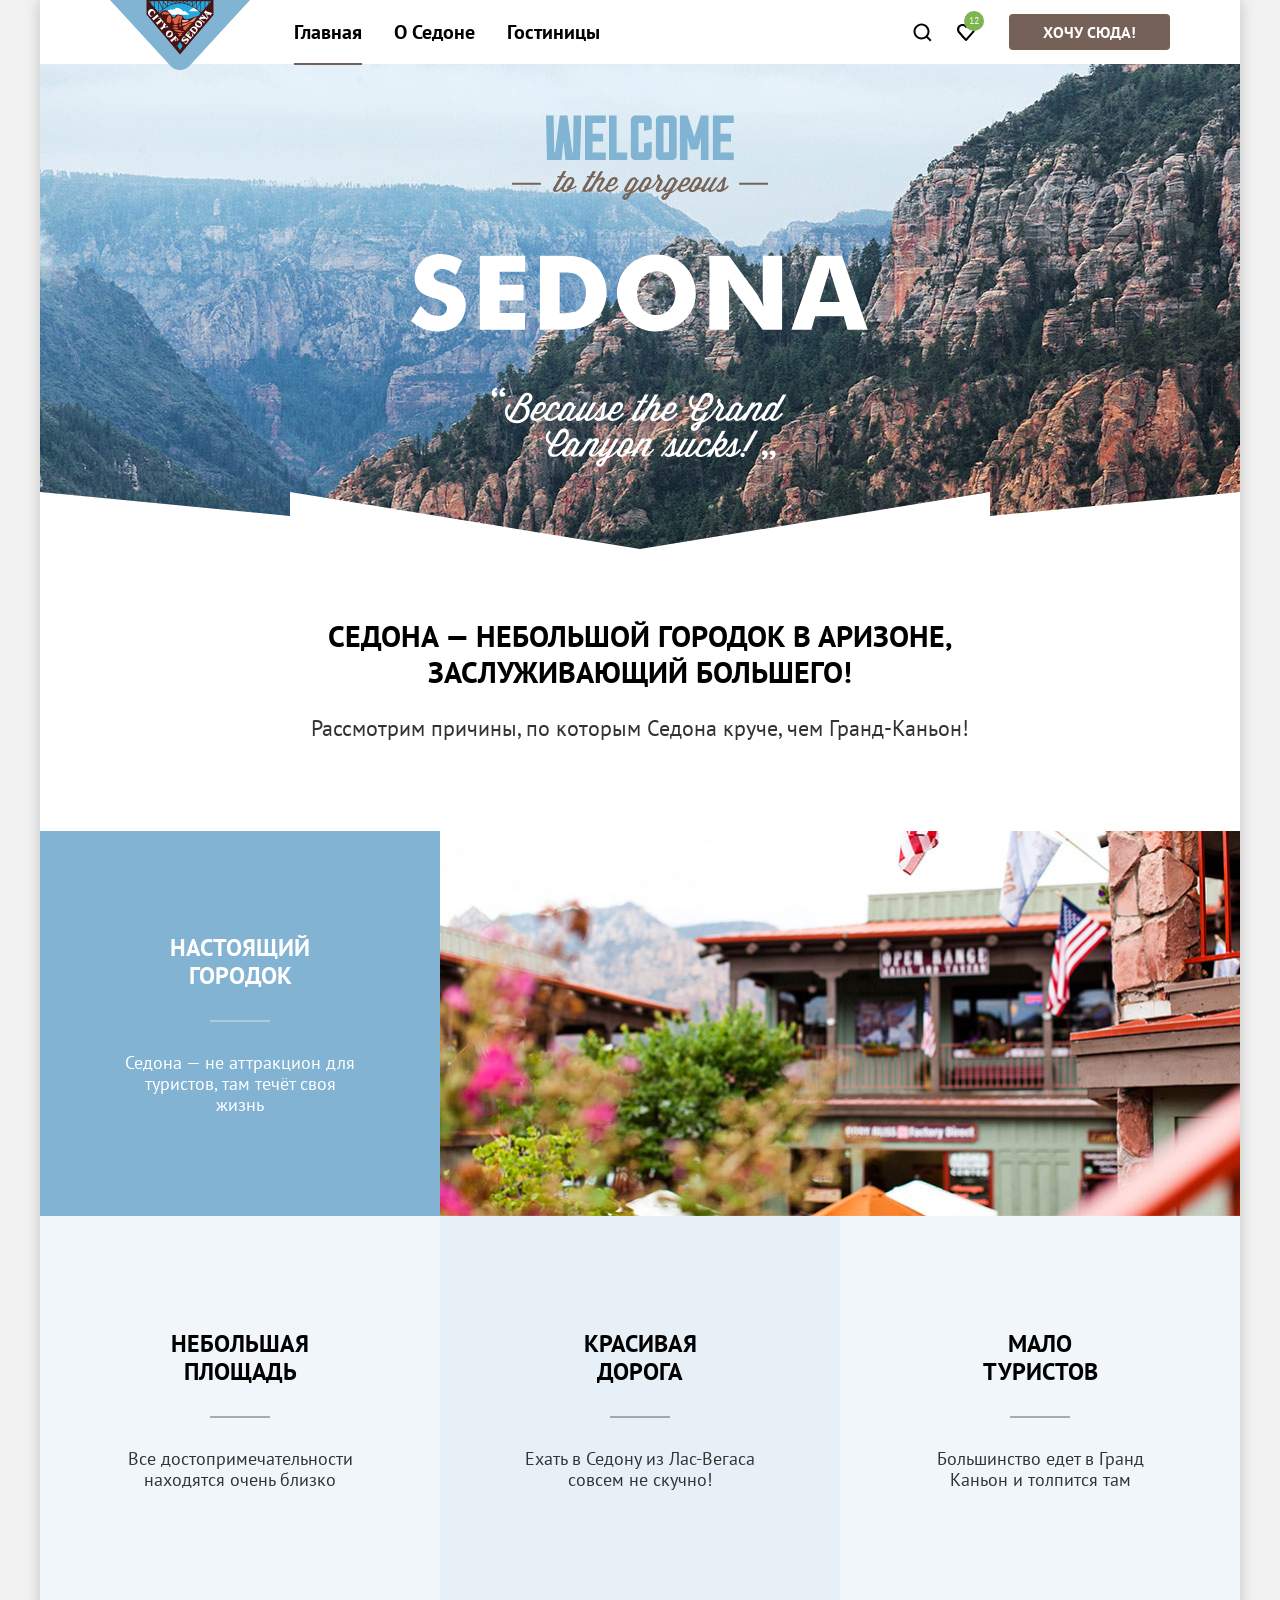
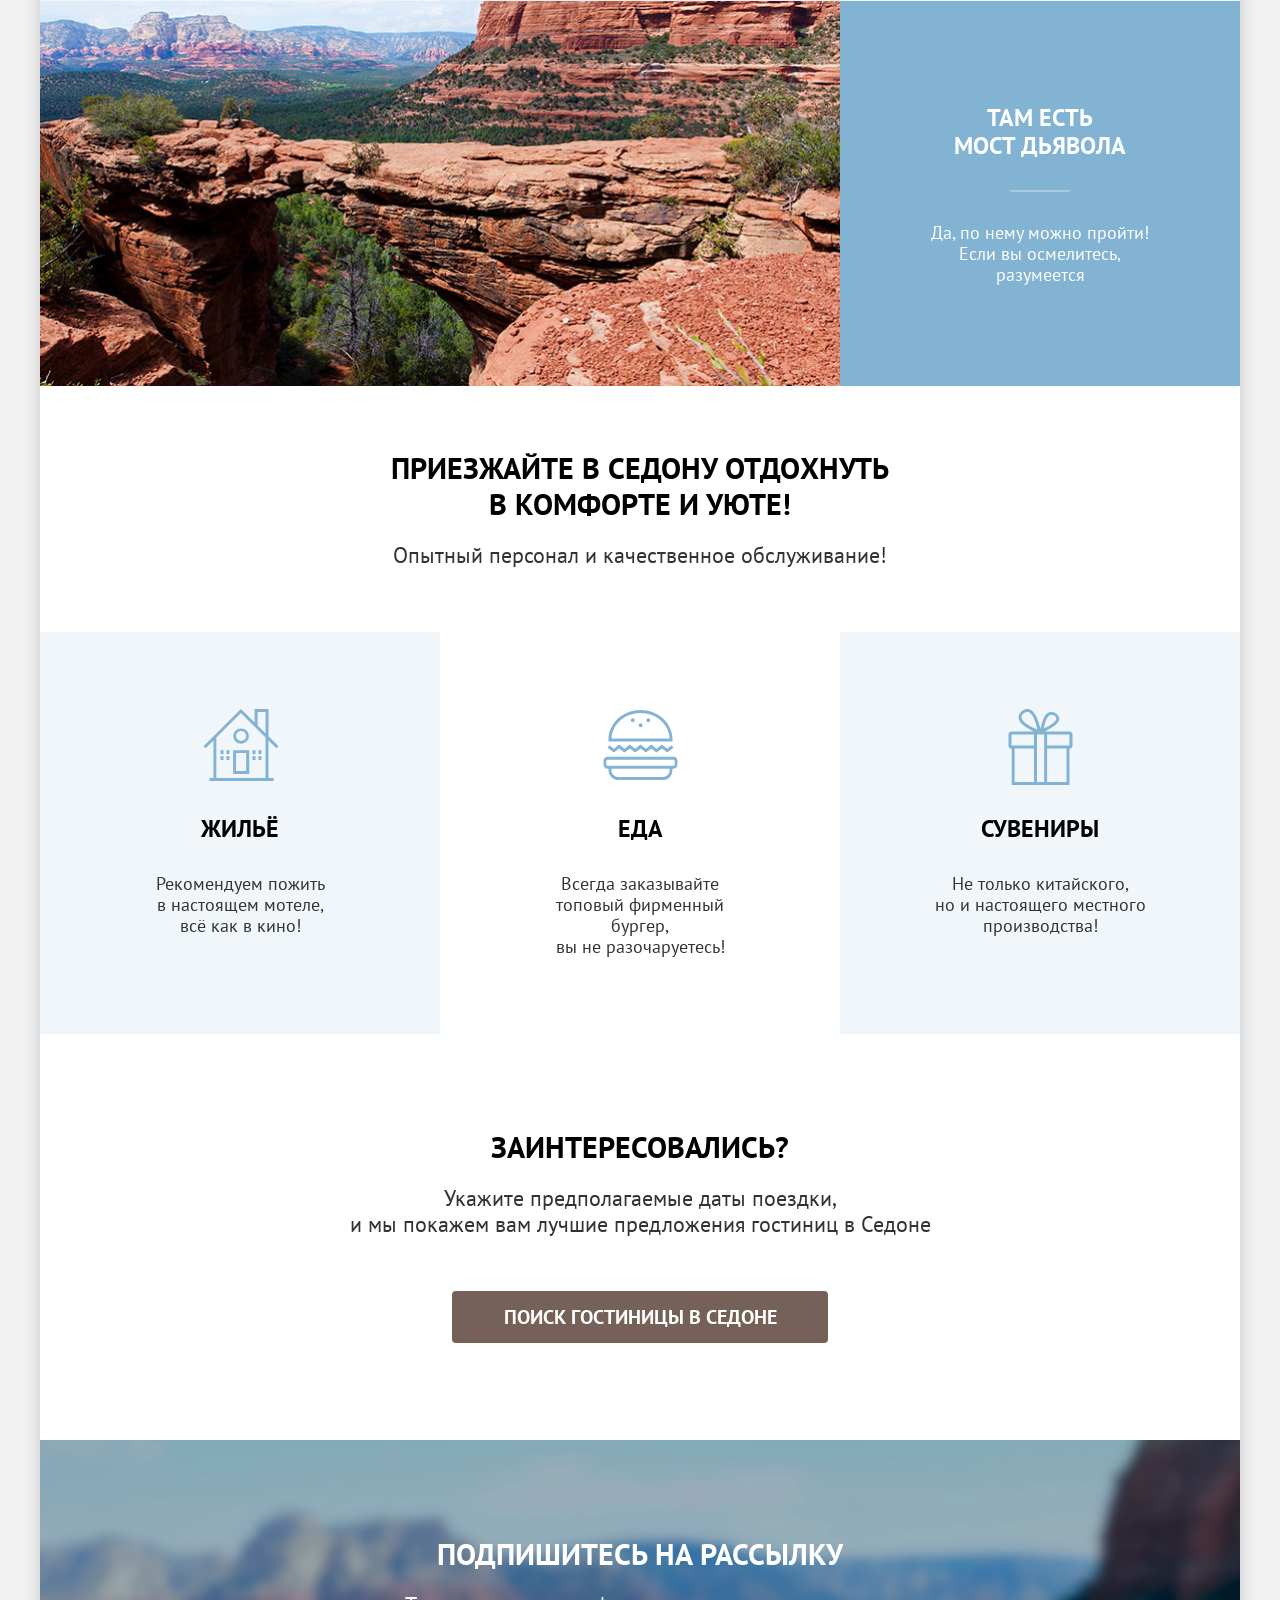
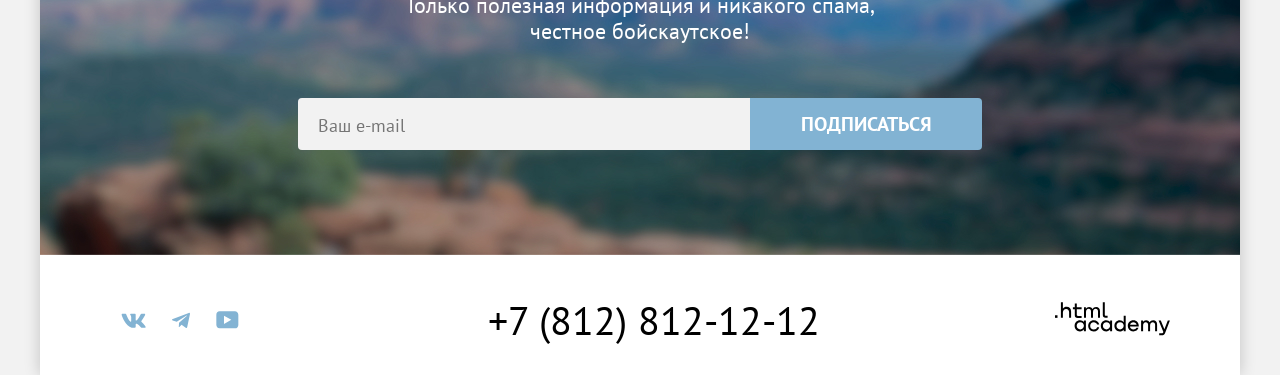
==== commit 43dd4359: "Изменения в карточках comfort" ====
--- a/index.html
+++ b/index.html
@@ -117,7 +117,6 @@
       <section class="comfort" data-test="service">
         <ul class="advantages-sublist">
           <li class="advantages-sublist-item">
-            <div class="comfort-item first">
               <svg width="77" height="72" viewBox="0 0 77 72" fill="none" xmlns="http://www.w3.org/2000/svg">
                 <path d="M31.1185 65H47.1827V41.2H31.1185V65ZM34.0301 44.1H44.1707V62.1H34.0301V44.1Z" fill="#83B3D3"/>
                 <path d="M74.3916 39.3L76.5 37.2L66.5602 27.3V0H52.6044V13.6L38.9498 0L1.5 37.2L3.60843 39.3L11.4398 31.5V69.1H7.42369V72H71.5803V69.1H66.4598V31.5L74.3916 39.3ZM63.5482 69.1H14.3514V28.5L38.9498 4.1L63.5482 28.5V69.1ZM63.5482 24.4L55.6165 16.5V2.9H63.5482V24.4Z" fill="#83B3D3"/>
@@ -131,13 +130,11 @@
                 <path d="M53.508 47.2H50.496V51.1H53.508V47.2Z" fill="#83B3D3"/>
                 <path d="M59.4317 47.2H56.4197V51.1H59.4317V47.2Z" fill="#83B3D3"/>
               </svg>
-              <h3 class="comfort-title">Жильё</h3>
-              <p class="advantages-description">Рекомендуем пожить<br>в настоящем мотеле,<br>всё как в кино!</p>
-            </div>
+              <h3 class="comfort-title title-house">Жильё</h3>
+              <p class="comfort-description description-house">Рекомендуем пожить<br>в настоящем мотеле,<br>всё как в кино!</p>
           </li>
 
           <li class="advantages-sublist-item">
-            <div class="comfort-item second">
               <svg width="76" height="72" viewBox="0 0 76 72" fill="none" xmlns="http://www.w3.org/2000/svg">
                 <path d="M71.5757 47.7H5.6103C3.30452 47.7 1.5 49.6 1.5 52V55.5C1.5 57.9 3.40477 59.8 5.6103 59.8H6.51257V60.9C6.51257 66.4 10.8234 71 16.1367 71H60.8488C66.1621 71 70.4729 66.5 70.4729 60.9V59.8H71.3752C73.681 59.8 75.4855 57.9 75.4855 55.5V52C75.686 49.7 73.7812 47.7 71.5757 47.7ZM67.6659 60.9C67.6659 64.8 64.6583 67.9 60.949 67.9H16.1367C12.4274 67.9 9.41985 64.7 9.41985 60.9V59.8H67.6659V60.9ZM72.7787 55.5C72.7787 56.2 72.1772 56.8 71.5757 56.8H5.51005C4.80829 56.8 4.30704 56.2 4.30704 55.5V52C4.30704 51.3 4.90855 50.7 5.51005 50.7H71.4754C72.1772 50.7 72.6784 51.3 72.6784 52C72.7787 52 72.7787 55.5 72.7787 55.5Z" fill="#83B3D3"/>
                 <path d="M17.1392 39.4L22.5528 43.5L27.8661 39.4L33.1794 43.5L38.4927 39.4L43.9063 43.5L49.2196 39.4L54.5329 43.5L59.9465 39.4L65.2598 43.5L71.4754 38.8L69.7711 36.3L65.2598 39.7L59.9465 35.6L54.5329 39.7L49.2196 35.6L43.9063 39.7L38.4927 35.6L33.1794 39.7L27.8661 35.6L22.5528 39.7L17.1392 35.6L11.8259 39.7L7.31458 36.3L5.6103 38.8L11.8259 43.5L17.1392 39.4Z" fill="#83B3D3"/>
@@ -146,19 +143,16 @@
                 <path d="M30.7734 13.2C31.8254 13.2 32.6782 12.3046 32.6782 11.2C32.6782 10.0954 31.8254 9.2 30.7734 9.2C29.7214 9.2 28.8686 10.0954 28.8686 11.2C28.8686 12.3046 29.7214 13.2 30.7734 13.2Z" fill="#83B3D3"/>
                 <path d="M46.3123 13.2C47.3643 13.2 48.2171 12.3046 48.2171 11.2C48.2171 10.0954 47.3643 9.2 46.3123 9.2C45.2604 9.2 44.4076 10.0954 44.4076 11.2C44.4076 12.3046 45.2604 13.2 46.3123 13.2Z" fill="#83B3D3"/>
               </svg>
-              <h3 class="comfort-title">Еда</h3>
-              <p class="advantages-description">Всегда заказывайте<br>топовый фирменный бургер,<br>вы не разочаруетесь!</p>
-            </div>
+              <h3 class="comfort-title title-food">Еда</h3>
+              <p class="comfort-description description-food">Всегда заказывайте<br>топовый фирменный бургер,<br>вы не разочаруетесь!</p>
           </li>
 
           <li class="advantages-sublist-item">
-            <div class="comfort-item third">
               <svg width="76" height="76" viewBox="0 0 76 76" fill="none" xmlns="http://www.w3.org/2000/svg">
                 <path d="M67.6 22.4625H67.5H42.8C56.6 15.5576 57.7 11.1546 57.2 8.75288C56 4.75007 51.5 1.74797 47.2 3.34909C41.6 5.45056 40.1 13.7564 38.6 19.7606C36.6 13.6563 34.8 5.95091 30.4 2.04818C29.1 0.947407 27.3 -0.253434 24.6 0.0467764C20.6 0.447057 14.8 5.45056 17.1 11.0545C19.4 16.4583 26.8 19.8607 31.7 22.5626H9.7H9.4C7.8 22.5626 6.5 23.8635 6.5 25.4646V36.7725C6.5 38.3736 7.8 39.6745 9.4 39.6745H9.7V72.9979V75.3996V76H67.5V75.4996V72.9979V39.5745H67.6C69.2 39.5745 70.5 38.2736 70.5 36.6724V25.3645C70.5 23.7634 69.2 22.4625 67.6 22.4625ZM48.9 5.85084C51 5.55063 53.9 7.15176 54.2 9.05309C54.6 11.8551 50.8 14.3568 49.1 15.4576C46.6 17.1588 44.2 18.0594 41.8 19.5604C42.7 15.8579 44.3 6.55133 48.9 5.85084ZM26 15.8579C23.8 14.3568 19.5 11.4548 19.6 8.05239C19.7 4.44986 25.3 1.44776 28.4 4.14965C32.3 7.55203 34.1 15.2574 35.5 20.7613C32.3 19.2602 29.2 17.9593 26 15.8579ZM32 72.9979H12.6V39.5745H32V72.9979ZM32 36.4723H9.5V25.4646H32V36.4723ZM42.2 36.4723V39.4744V72.9979H35V39.5745V36.5724V25.5647H42.2V36.4723ZM64.5 72.9979H45.1V39.5745H64.5V72.9979ZM67.4 36.4723H45.1V25.4646H67.4V36.4723Z" fill="#83B3D3"/>
               </svg>
-              <h3 class="comfort-title">Сувениры</h3>
-              <p class="advantages-description">Не только китайского,<br>но и настоящего местного<br>производства!</p>
-            </div>
+              <h3 class="comfort-title title-gift">Сувениры</h3>
+              <p class="comfort-description description-gift">Не только китайского,<br>но и настоящего местного<br>производства!</p>
           </li>
         </ul>
       </section>
--- a/styles/styles.css
+++ b/styles/styles.css
@@ -428,17 +428,11 @@
 
 /*comfort*/
 
-.comfort-item {
+.advantages-sublist-item {
   width: 400px;
   min-height: 385px;
-  padding: 75px 85px;
-  display: flex;
-  flex-direction: column;
-  align-items: center;
-  justify-content: start;
-}
-
-.advantages-sublist-item {
+  padding: 77px 85px;
+  display: block;
   list-style: none;
 }
 
@@ -448,14 +442,24 @@
 
 .advantages-sublist-item:nth-child(2n) {
   background-color: #ffffff;
+}
+
+.comfort-description {
+  margin: 0;
+  margin-top: 30px;
 }
 
 .comfort-title {
   font-size: 24px;
   line-height: 28px;
   text-transform: uppercase;
-  margin: 30px 0 11px;
+  margin: 0;
+  margin-top: 30px;
   color: #000000;
+}
+
+.title-gift {
+  margin-top: 26px;
 }
 
 .search-hotels {
